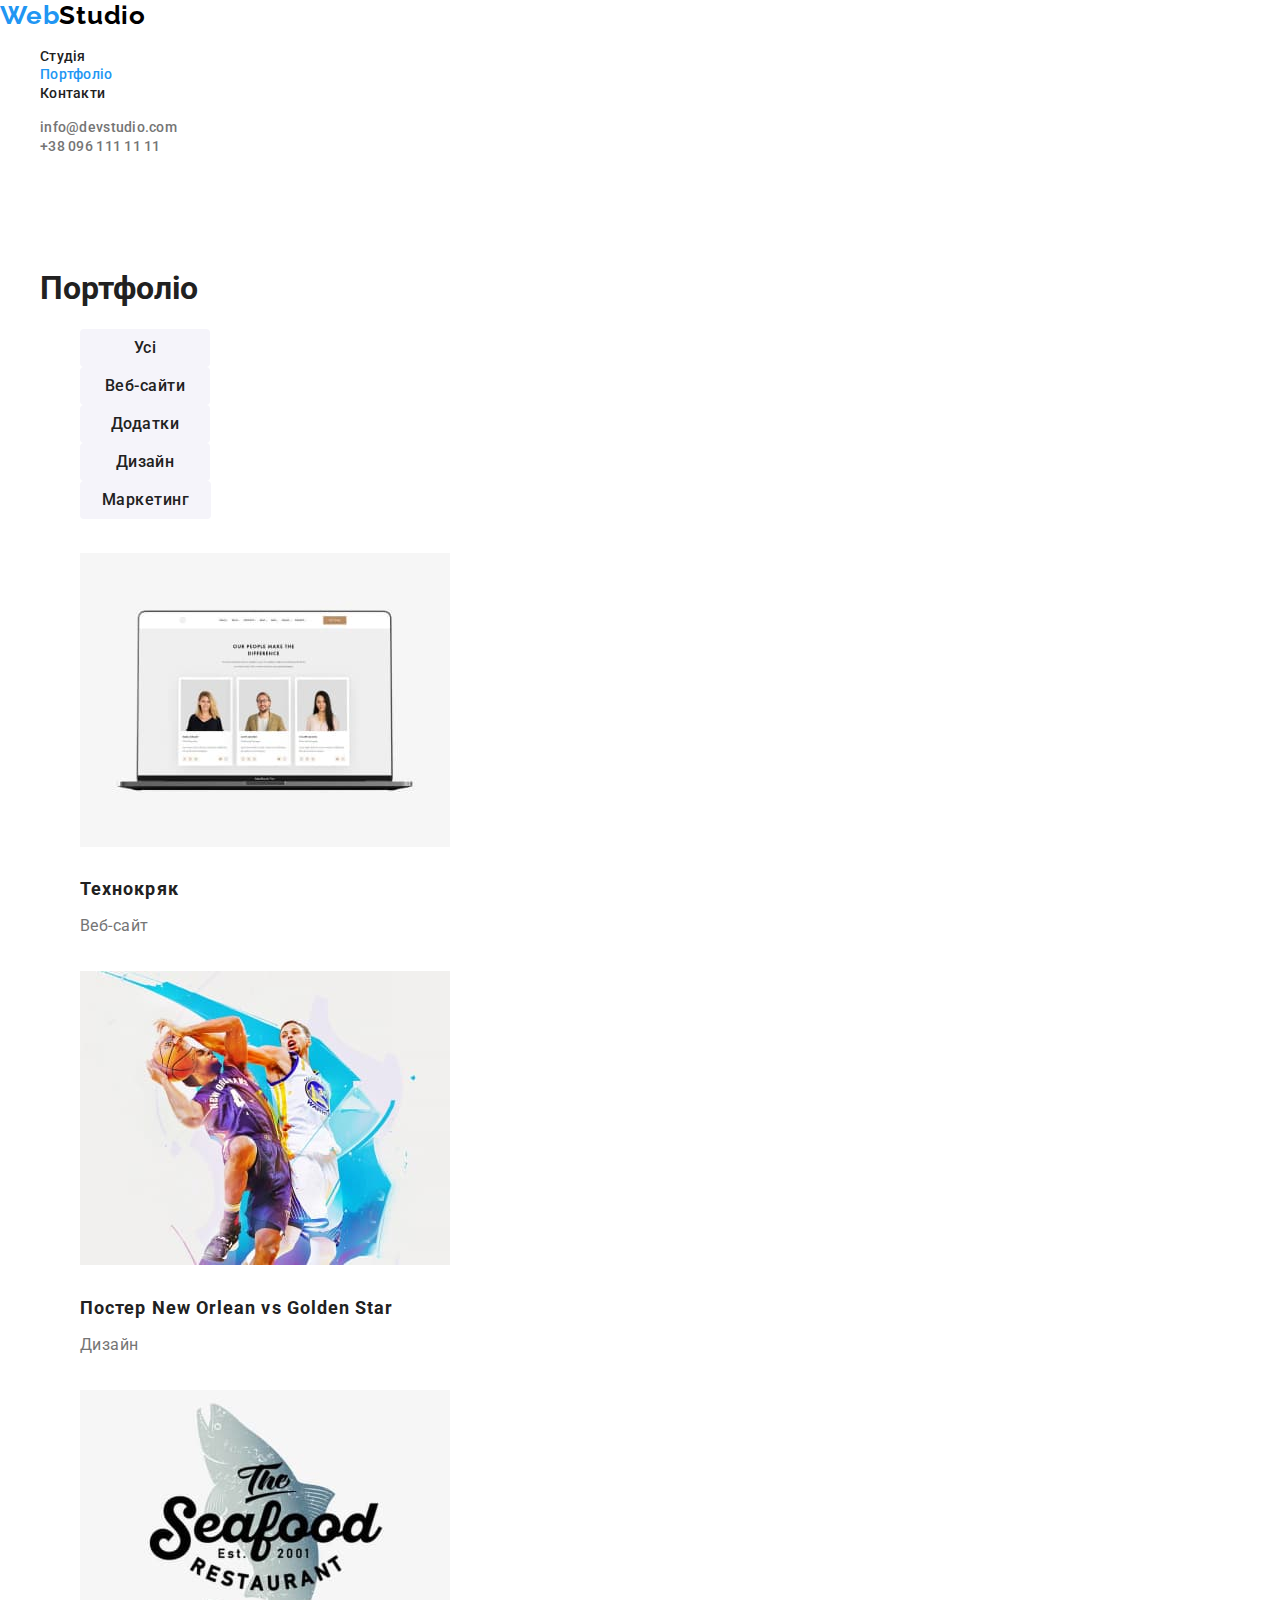
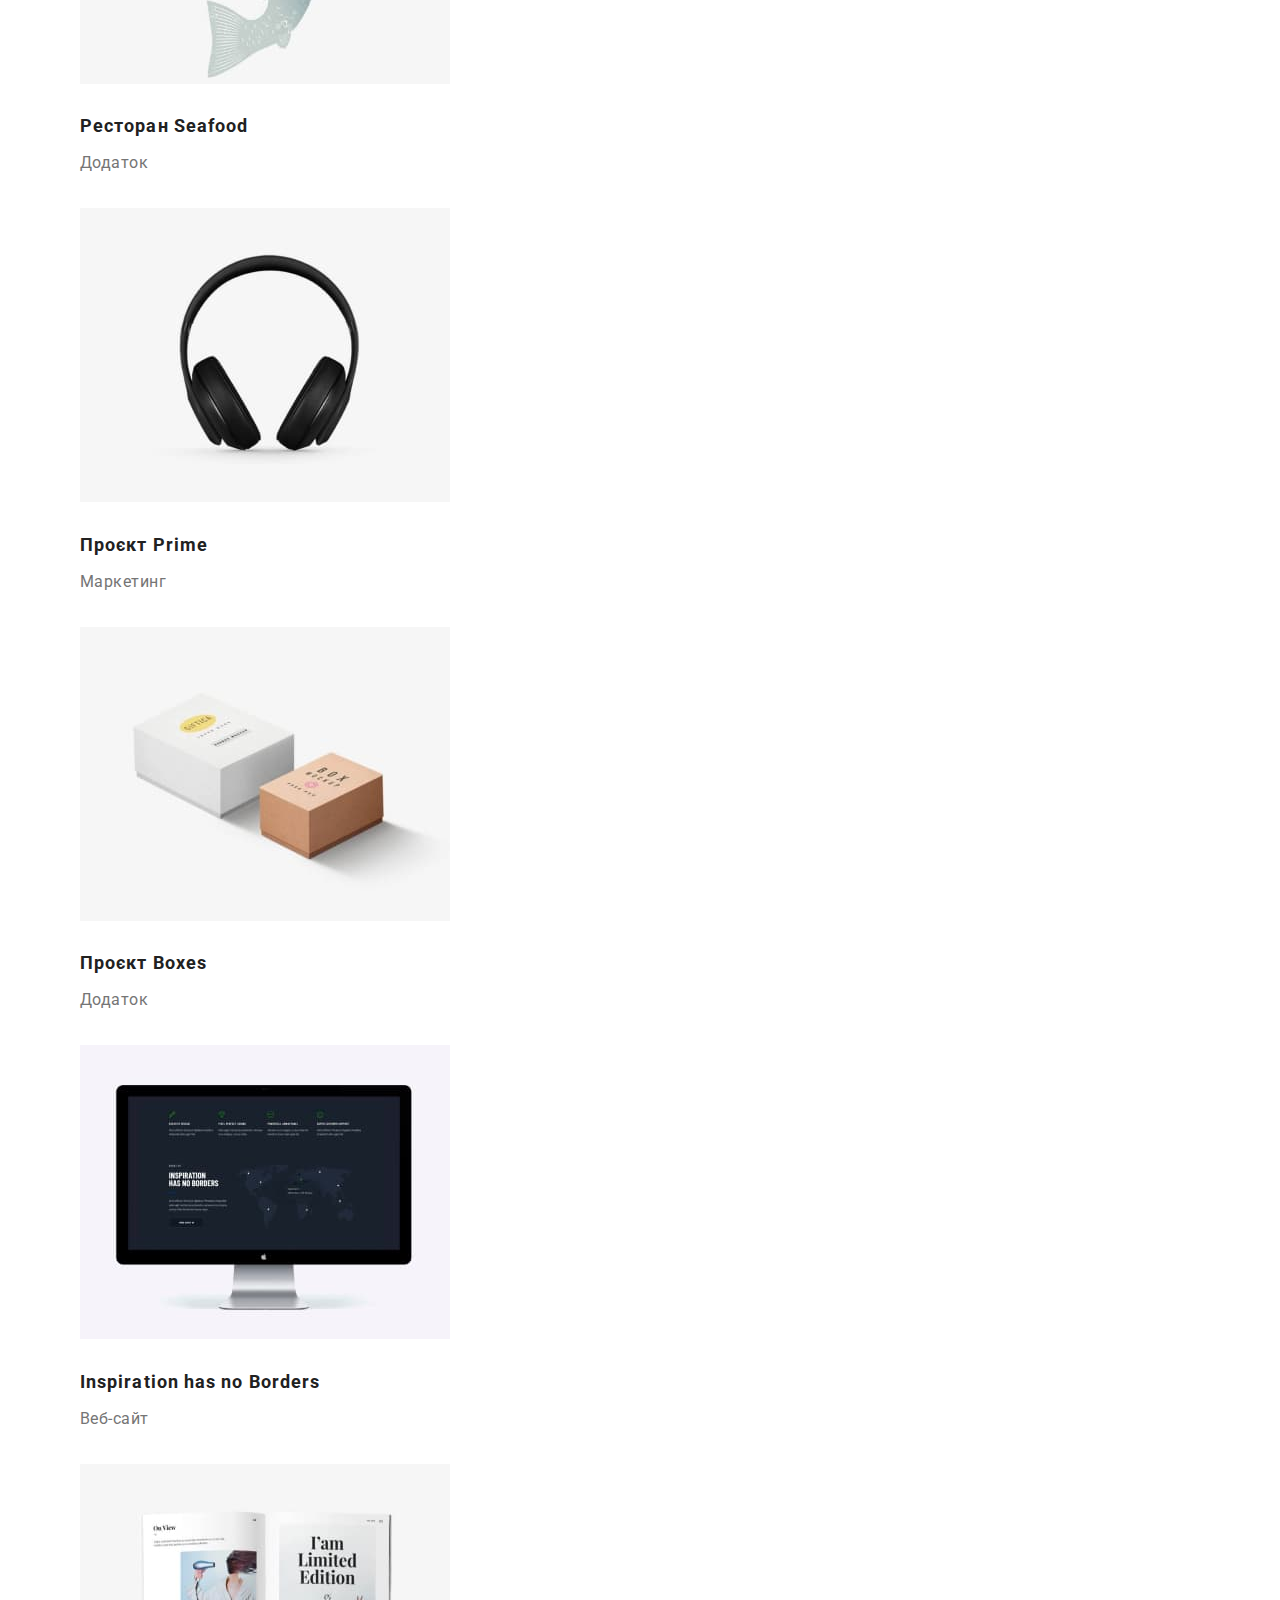
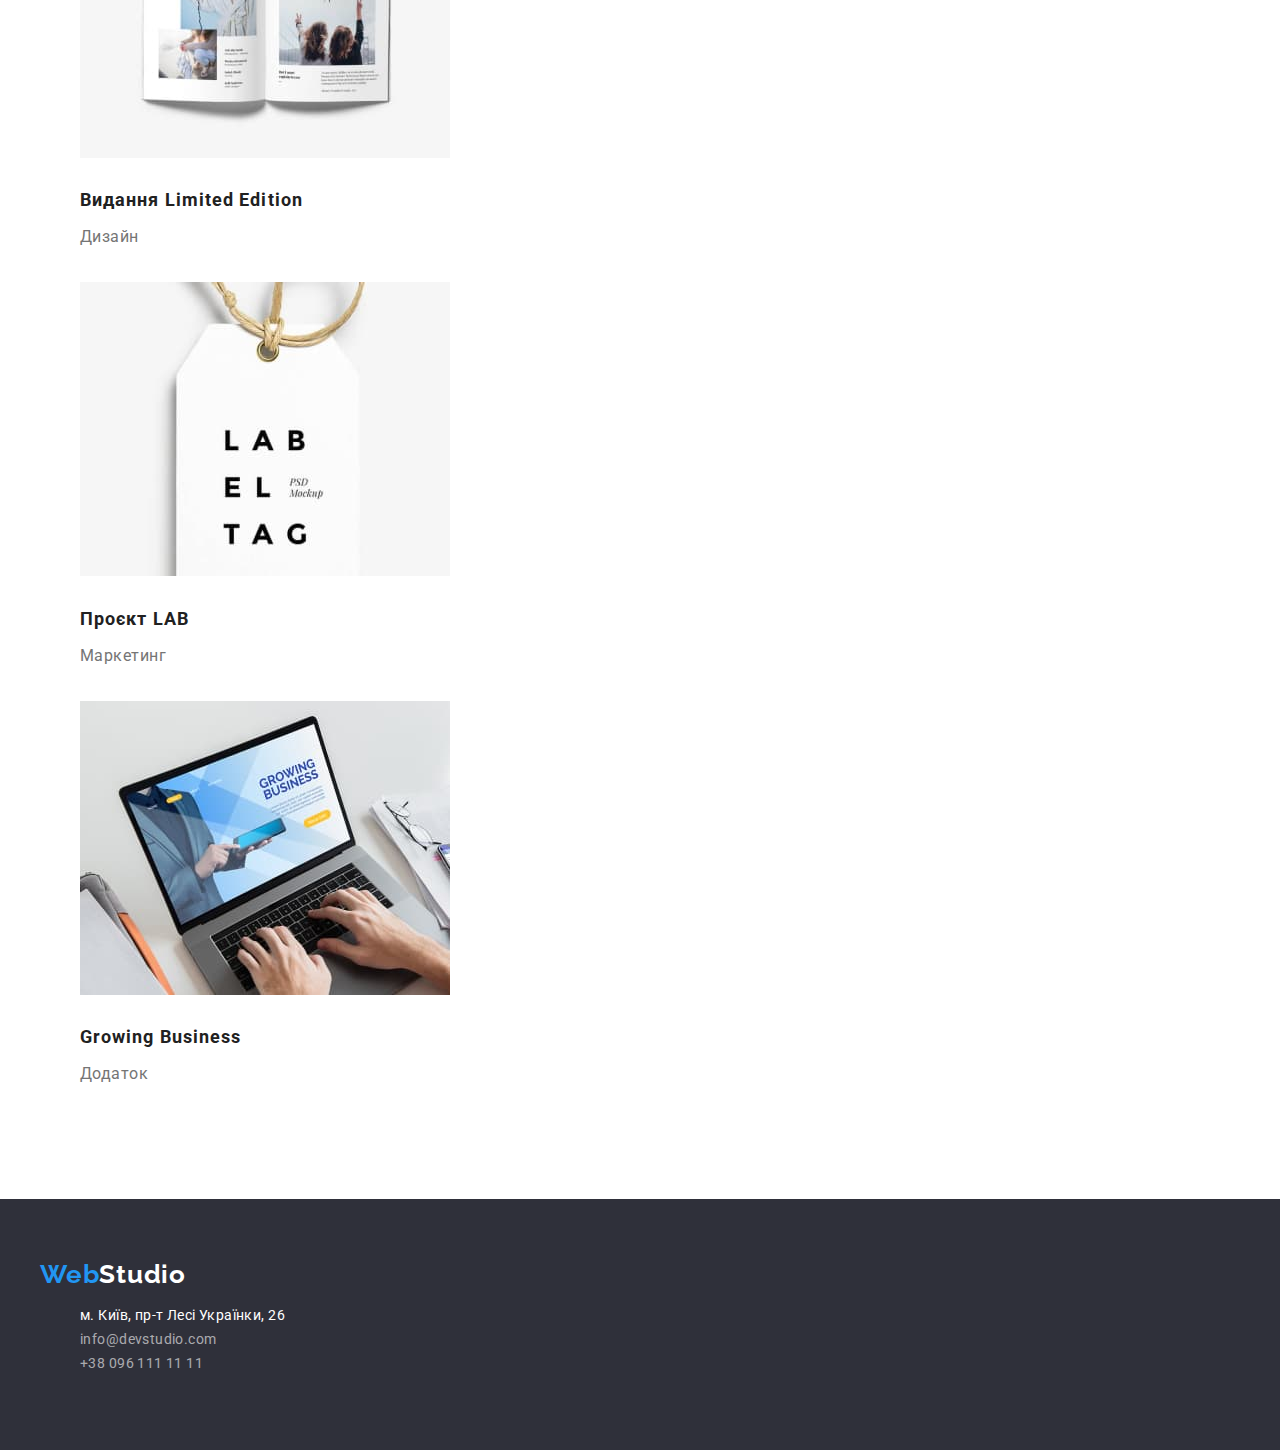
==== portfolio.html @ 51119bae "Summary" ====
<!DOCTYPE html>
<html lang="uk">
  <head>
    <meta charset="UTF-8" />
    <meta http-equiv="X-UA-Compatible" content="IE=edge" />
    <meta name="viewport" content="width=device-width, initial-scale=1.0" />
    <title>Document</title>
    <link rel="preconnect" href="https://fonts.googleapis.com" />
    <link rel="preconnect" href="https://fonts.gstatic.com" crossorigin />
    <link
      href="https://fonts.googleapis.com/css2?family=Raleway:wght@700&family=Roboto:wght@400;500;700;900&display=swap"
      rel="stylesheet"
    />
    <link rel="stylesheet" href="https://cdnjs.cloudflare.com/ajax/libs/modern-normalize/1.1.0/modern-normalize.min.css">
    <link rel="stylesheet" href="./css/styles.css" />
  </head>

  <body>
    <!--Header nav + cont.-->

     <header class="page-header">

      <div class="container-header">
        <nav>
        <a href="./index.html" class="logo"><span>Web</span>Studio</a>

        <ul class="site-nav">
          <li>
            <a href="./index.html" class="link">Студія</a>
          </li>
          <li>
            <a href="./portfolio.html" class="link-current">Портфоліо</a>
          </li>
          <li>
            <a href="" class="link">Контакти</a>
          </li>
        </ul>
      </nav>
      
      <ul class="contact-nav">
        <li>
          <a href="mailto:info@devstudio.com">info@devstudio.com</a>
        </li>
        <li>
          <a href="tell:+380961111111">+38 096 111 11 11</a>
        </li>
      </ul>
      </div>
    </header>

    <main class="main-portfolio">
      <section>

        <div class="container">
           <!--Портфоліо (ЗАГОЛОВОК h1 прибрати в CSS)-->
        <h1 class="title-portfolio">Портфоліо</h1>

        <ul class="list-menu">
          <li><button type="button" class="button-secondary">Усі</button></li>
          <li>
            <button type="button" class="button-secondary">Веб-сайти</button>
          </li>
          <li>
            <button type="button" class="button-secondary">Додатки</button>
          </li>
          <li>
            <button type="button" class="button-secondary">Дизайн</button>
          </li>
          <li>
            <button type="button" class="button-secondary">Маркетинг</button>
          </li>
        </ul>

        <ul class="list-filter">
          <li class="list-filter-choice">
            <a class="link-filter" href="">
              <img class="foto-filter" src="./images/tehno.jpg" width="370" alt="веб-сайт" />
              <h2 class="title">Технокряк</h2>
              <p class="text">Веб-сайт</p></a
            >
          </li>
          <li class="list-filter-choice">
            <a class="link-filter" href=""
              ><img class="foto-filter"src="./images/orlean.jpg" width="370" alt="баскетбол" />
              <h2 class="title">Постер New Orlean vs Golden Star</h2>
              <p class="text">Дизайн</p></a
            >
          </li>
          <li class="list-filter-choice">
            <a class="link-filter" href=""
              ><img class="foto-filter" src="./images/seafood.jpg" width="370" alt="назва ресторану" />
              <h2 class="title">Ресторан Seafood</h2>
              <p class="text">Додаток</p></a
            >
          </li>
          <li class="list-filter-choice">
            <a class="link-filter" href=""
              ><img class="foto-filter" src="./images/prime.jpg" width="370" alt="навушники" />
              <h2 class="title">Проєкт Prime</h2>
              <p class="text">Маркетинг</p></a
            >
          </li>
          <li class="list-filter-choice">
            <a class="link-filter" href=""
              ><img class="foto-filter" src="./images/boxes.jpg" width="370" alt="бокси" />
              <h2 class="title">Проєкт Boxes</h2>
              <p class="text">Додаток</p></a
            >
          </li>
          <li class="list-filter-choice">
            <a class="link-filter" href=""
              ><img class="foto-filter" src="./images/inspiration.jpg" width="370" alt="монітор" />
              <h2 class="title">Inspiration has no Borders</h2>
              <p class="text">Веб-сайт</p></a
            >
          </li>
          <li class="list-filter-choice">
            <a class="link-filter" href=""
              ><img class="foto-filter" src="./images/edition.jpg" width="370" alt="книга" />
              <h2 class="title">Видання Limited Edition</h2>
              <p class="text">Дизайн</p></a
            >
          </li>
          <li class="list-filter-choice">
            <a class="link-filter" href=""
              ><img class="foto-filter" src="./images/lab.jpg" width="370" alt="лейбл" />
              <h2 class="title">Проєкт LAB</h2>
              <p class="text">Маркетинг</p></a
            >
          </li>
          <li>
            <a class="link-filter" href=""
              ><img class="foto-filter" src="./images/growing.jpg" width="370" alt="ноутбук" />
              <h2 class="title">Growing Business</h2>
              <p class="text">Додаток</p></a
            >
          </li>
        </ul>
        </div>
       
      </section>
    </main>

    <!--Підвал-->

     <footer>

      <div class="container-footer">
        <a href="./index.html" class="logo-secondary"><span>Web</span>Studio</a>

      <address>
        <ul>
          <li>
            <a
              class="link-maps"
              href="https://goo.gl/maps/CPtrU1FHBa2aNyZL9"
              target="_blank"
              rel="noopener noreferrer"
              >м. Київ, пр-т Лесі Українки, 26</a
            >
          </li>
          <li>
            <a class="contact-nav-secondary" href="mailto:info@devstudio.com">info@devstudio.com</a>
          </li>
          <li>
            <a class="contact-nav-secondary" href="tell:+380961111111">+38 096 111 11 11</a>
          </li>
        </ul>
      </address>
      </div>
      
    </footer>
  </body>
</html>
---- css/styles.css ----
/* цвет остновного текста #212121 */
/* вторичный цвет текста  #757575 */

/* основной фон background: #FFFFFF; */
/* фон команда background: #F5F4FA; */
/* футер фон background: #2F303A; */

/* синий цвет кнопки и Веб #2196F3 */
/* белый #212121 */
/* текст с прозрачн  color: rgba(255, 255, 255, 0.6); */
/* цвет остновного текста #212121 */

:root {
  /* текс */
  --primary-text-color: #757575;
  --title-text-color: #212121;
  --accent-text-color: #2196f3;
  --logo-black-color: #000000;
  --base-white-color: #ffffff;

  /* фон */
  --primary-bg-color: #ffffff;
  --accent-bg-color: #2f303a;
  --accent-secondary-bg-color: #2196f3;
  --base-white-bg-color: #ffffff;
  --secondary-bg-color: #f5f4fa;
}

html {
  box-sizing: border-box;
}
*,
*::before,
*::after {
  box-sizing: inherit;
}

body {
  color: var(--primary-text-color);
  background-color: var(--primary-bg-color);

  font-family: 'Roboto', sans-serif;
  
}

ul {
  list-style: none;
}

/* Page Header */

.container-header {
  margin-top: 0;
  margin-bottom: 0;
  padding-top: 0;
  padding-bottom: 0;

}
.container {
  margin-left: auto;
  margin-right: auto;
  width: 1200px;
  padding-top: 94px;
  padding-bottom: 94px;
}

/* Header nav+cont. */

.logo {
  color: var(--logo-black-color);

  font-family: 'Raleway', sans-serif;
  font-style: normal;
  font-weight: 700;
  font-size: 26px;
  line-height: 1.19;
  letter-spacing: 0.03em;
  text-decoration: none;
}

.logo span {
  color: var(--accent-text-color);
}

.site-nav a {
  color: var(--title-text-color);

  font-weight: 500;
  font-size: 14px;
  line-height: 1.14;
  letter-spacing: 0.02em;
  text-decoration: none;
}

.contact-nav {
  margin-top: 0;
  margin-bottom: 0;
}
.contact-nav a {
  color: var(--primary-text-color);

  font-weight: 500;
  font-size: 14px;
  line-height: 1.14;
  letter-spacing: 0.02em;
  text-decoration: none;
}

.site-nav .link:hover,
.site-nav .link:focus {
  color: var(--accent-text-color);
}

.site-nav .link-current {
  color: var(--accent-text-color);
}

.contact-nav :hover,
.contact-nav :focus {
  color: var(--accent-text-color);
}

/* Герой банер с заголовком */

.hero {
  background-color: var(--accent-bg-color);
  text-align: center;
  margin-bottom: 0;
}

.hero-title {
  color: var(--base-white-color);

  font-weight: 900;
  font-size: 44px;
  line-height: 1.36;
  text-align: center;
  letter-spacing: 0.06em;
  text-transform: uppercase;

  margin-top: 0;
  margin-bottom: 30px;
}

/* Button */

.button-primary {
    cursor: pointer;

  color: var(--base-white-color);
  background-color: var(--accent-secondary-bg-color);

  font-family: inherit;
  font-weight: 700;
  font-size: 16px;
  line-height: 1.88;
  display: flex;
  align-items: center;
  text-align: center;
  letter-spacing: 0.06em;

  border-radius: 4px;
  padding: 10px 32px;
  margin-left: auto;
  margin-right: auto;
  border: none;


}

.button-secondary {
    cursor: pointer;

  color: var(--title-text-color);
  background: var(--secondary-bg-color);

  font-family: inherit;
  font-weight: 500;
  font-size: 16px;
  line-height: 1.63;
  text-align: center;
  letter-spacing: 0.03em;

  border-radius: 4px;
  padding: 6px 22px;
  min-width: 130px;
  border: none;
  

}

.button-secondary:hover,
.button-secondary:focus {
  color: var(--base-white-color);
  background-color: var(--accent-secondary-bg-color);
}

/* Особливості (ЗАГОЛОВОК h2 прибрати в CSS) */

.features {

}
.block {
  margin-top: 0;
  margin-bottom: 0;
}


.title-portfolio {
  color: var(--title-text-color);
}

.features .title {
  color: var(--title-text-color);

  font-weight: 700;
  font-size: 14px;
  line-height: 1.14;
  letter-spacing: 0.03em;
  text-transform: uppercase;

  margin-top: 0;
  margin-bottom: 10px;
}

.features-text {

  font-size: 14px;
  line-height: 1.71;
  letter-spacing: 0.03em;

  margin-top: 0;
  margin-bottom: 0;
}

/* чим ми займаємось */

.block-list {
  padding-top: 0;
  padding-bottom: 0;
  margin-top: 0;
  margin-bottom: 0;
}

.list-works {
  padding-top: 0;
  padding-bottom: 0;

}

.list-works .title {
  color: var(--title-text-color);

  font-weight: 700;
  font-size: 36px;
  line-height: 1.16;
  text-align: center;
  letter-spacing: 0.03em;

  margin-top: 0;
  margin-bottom: 50px;
  
}

/* наша команда */

.team {
  background-color: var(--secondary-bg-color);
    padding-top: 0;
  padding-bottom: 0;
}

.team .title {
  color: var(--title-text-color);

  font-weight: 700;
  font-size: 36px;
  line-height: 1.16;
  text-align: center;
  letter-spacing: 0.03em;

  margin-top: 0;
  margin-bottom: 50px;
}

.team .title-users {
  color: var(--title-text-color);

  font-weight: 500;
  font-size: 16px;
  line-height: 1.18;
  letter-spacing: 0.03em;

  margin-top: 0;
  margin-bottom: 10px;

}

.team .text {

  font-size: 16px;
  line-height: 1.18;
  letter-spacing: 0.03em;
}
.foto-users {
  margin-top: 0;
  margin-bottom: 30px;
}

.team-user1 {
  background-color: var(--base-white-bg-color);
}

.team-user2 {
  background-color: var(--base-white-bg-color);
}

.team-user3 {
  background-color: var(--base-white-bg-color);
}

.team-user4 {
  background-color: var(--base-white-bg-color);
}

/* Подвал  */

footer {
  background-color: var(--accent-bg-color);
}

.container-footer {
  margin-left: auto;
  margin-right: auto;
  width: 1200px;
  padding-top: 60px;
  padding-bottom: 60px;
}

.logo-secondary {
  color: var(--base-white-color);

  font-family: 'Raleway', sans-serif;
  font-style: normal;
  font-weight: 700;
  font-size: 26px;
  line-height: 1.19;
  letter-spacing: 0.03em;
  text-decoration: none;
}


.logo-secondary span {
  color: var(--accent-text-color);
}

address {
  font-style: normal;
  font-weight: 400;
  font-size: 14px;
  line-height: 1.71;
  letter-spacing: 0.03em;
}

.link-maps {
  color: var(--base-white-color);
  text-decoration: none;
}

.contact-nav-secondary {
  color: rgba(255, 255, 255, 0.6);
  text-decoration: none;
}

.contact-nav-secondary:hover,
.contact-nav-secondary:focus {
  color: var(--accent-text-color);
}

.link-maps:hover,
.link-maps:focus {
  color: var(--accent-text-color);
}

/* Портфолио */

.main-portfolio {
  background-color: var(--primary-bg-color);
}
.page-header-portfolio{
  margin-top: 0;
  margin-bottom: 0;
  padding top: 0;
  padding bottom: 0;
}

.list-menu {
  margin-top: 0;
  margin-bottom: 34px;
}

.list-filter {
}
.link-filter,
.title,
.text {
  margin-top: 0;
  margin-bottom: 0;
}

.list-filter-choice {
  margin-bottom: 30px;
}
.foto-filter {
  margin-bottom: 20px;
}


.list-filter .title {
  color: var(--title-text-color);

  font-weight: 700;
  font-size: 18px;
  line-height: 2;
  letter-spacing: 0.06em;

  margin-bottom: 4px;
}

.list-filter .text {
  color: var(--primary-text-color);

  font-size: 16px;
  line-height: 1.88;
  letter-spacing: 0.03em;
}

.link-filter {
    text-decoration: none;
}
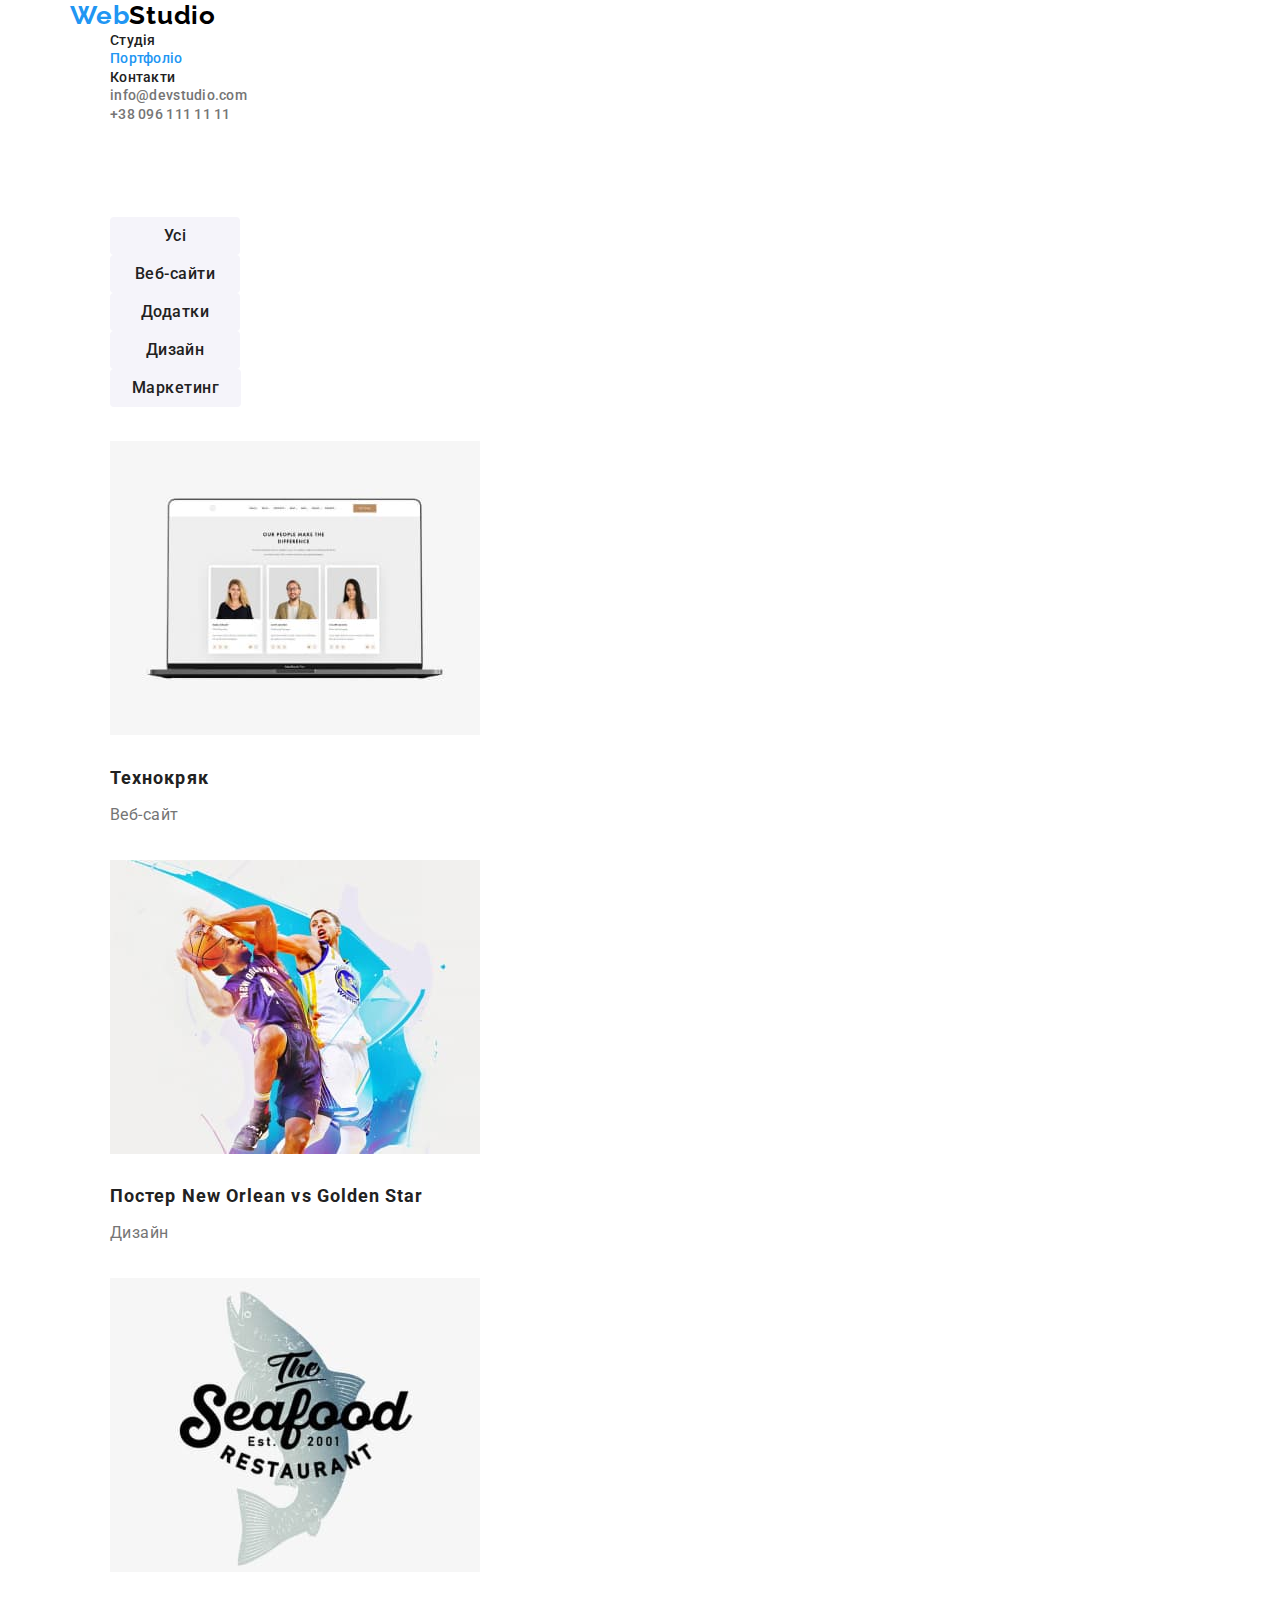
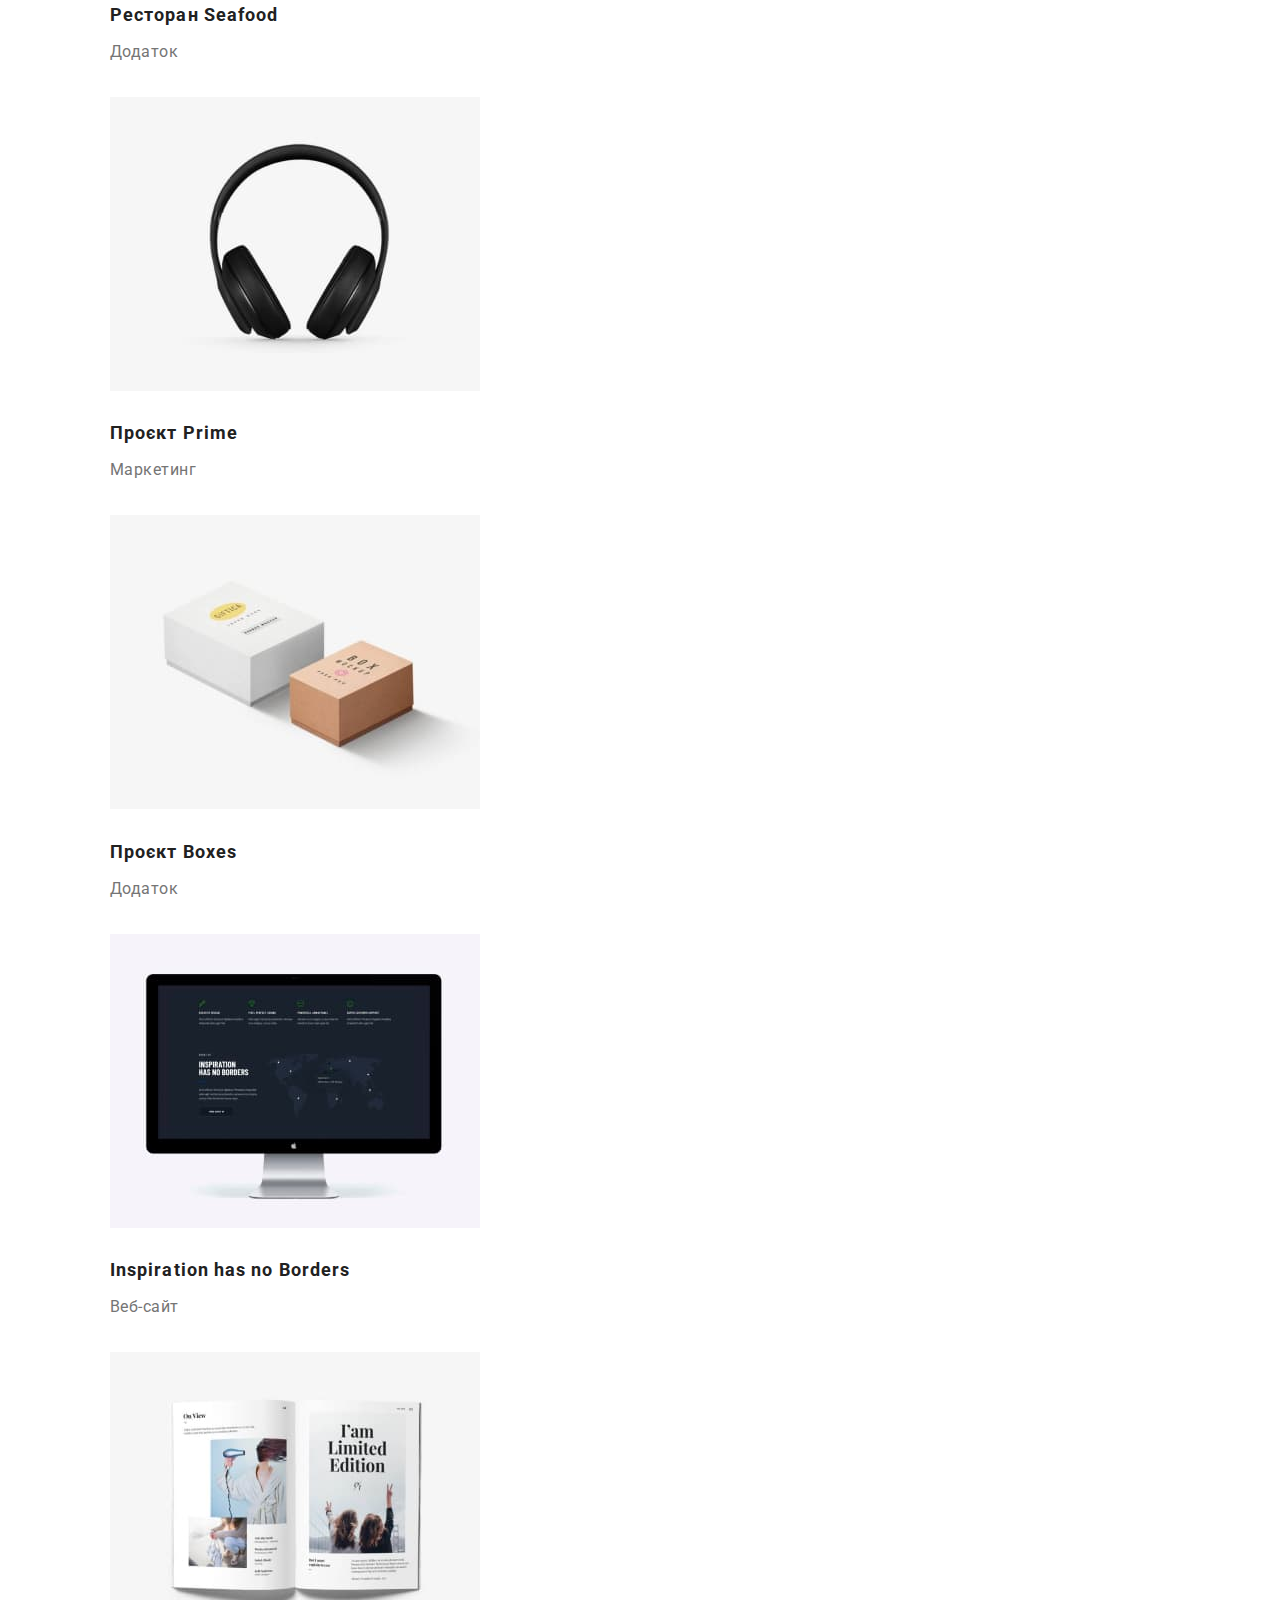
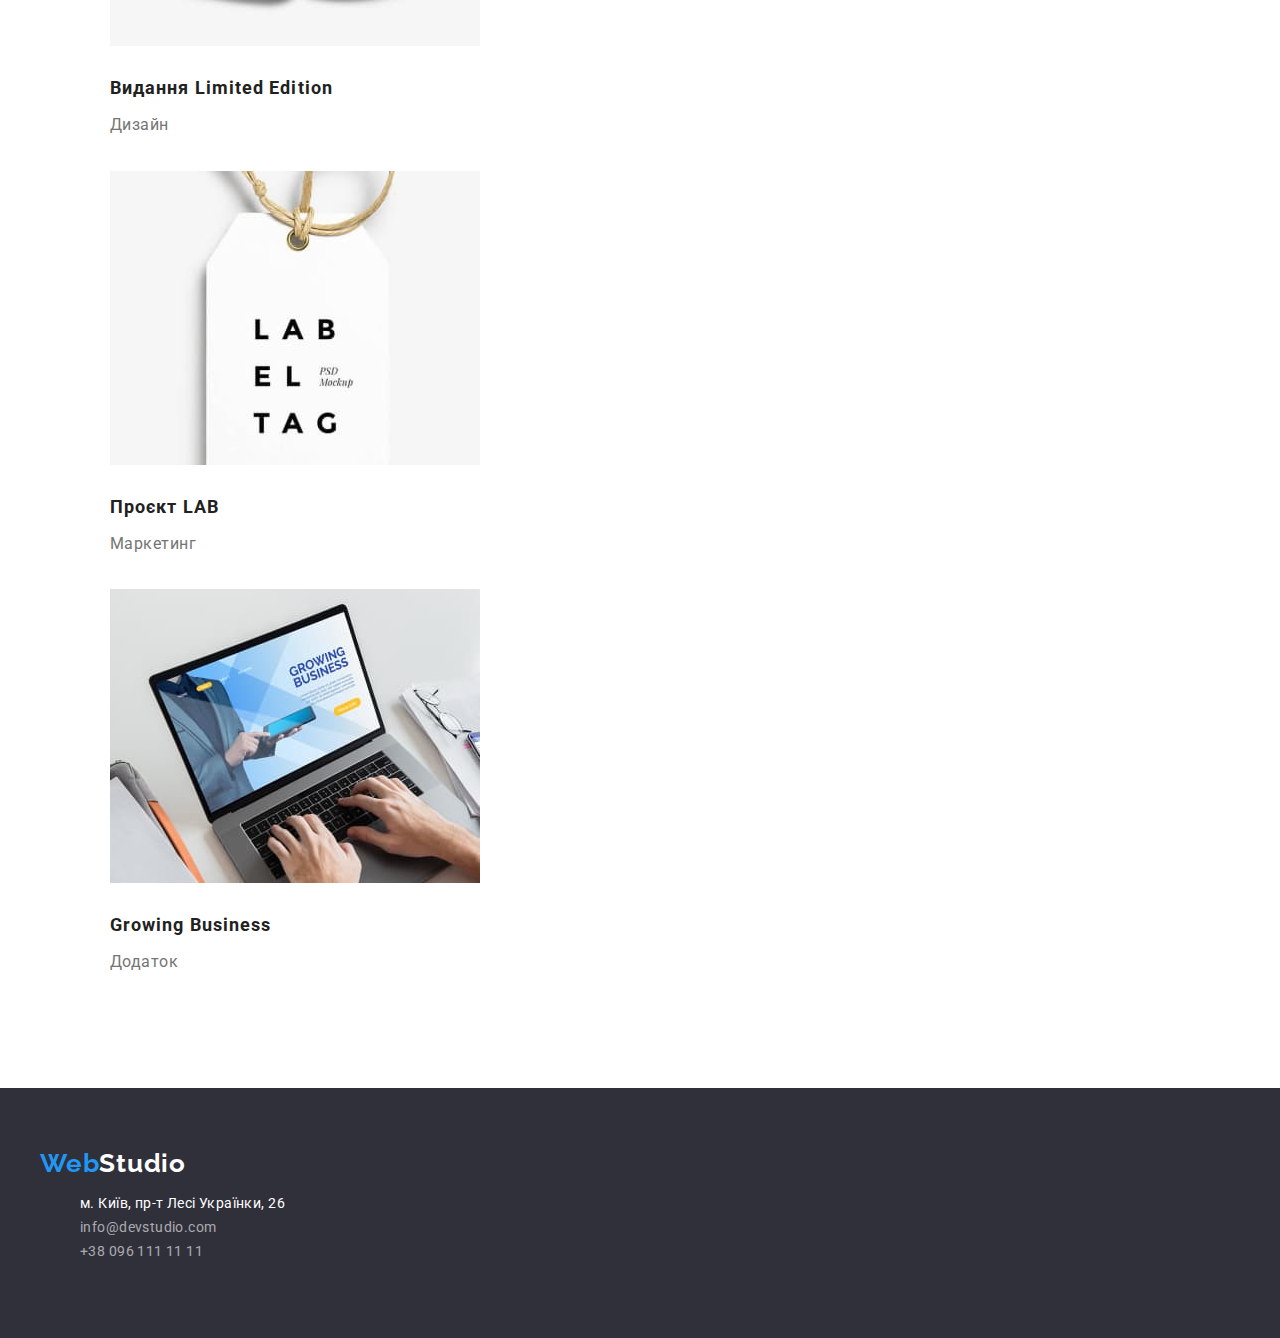
==== commit fc680999: "Summary" ====
--- a/portfolio.html
+++ b/portfolio.html
@@ -53,7 +53,7 @@
 
         <div class="container">
            <!--Портфоліо (ЗАГОЛОВОК h1 прибрати в CSS)-->
-        <h1 class="title-portfolio">Портфоліо</h1>
+        <h1 class="visually-hidden">Портфоліо</h1>
 
         <ul class="list-menu">
           <li><button type="button" class="button-secondary">Усі</button></li>
--- a/css/styles.css
+++ b/css/styles.css
@@ -24,6 +24,7 @@
   --accent-secondary-bg-color: #2196f3;
   --base-white-bg-color: #ffffff;
   --secondary-bg-color: #f5f4fa;
+  --button-bg-active: #188CE8;
 }
 
 html {
@@ -47,21 +48,41 @@
   list-style: none;
 }
 
+.visually-hidden {
+  position: absolute;
+    white-space: nowrap;
+    width: 1px;
+    height: 1px;
+    overflow: hidden;
+    border: 0;
+    padding: 0;
+    clip: rect(0 0 0 0);
+    clip-path: inset(50%);
+    margin: -1px;
+}
+
 /* Page Header */
 
 .container-header {
+  margin-left: auto;
+  margin-right: auto;
+  width: 1170px;
   margin-top: 0;
   margin-bottom: 0;
   padding-top: 0;
   padding-bottom: 0;
+  padding-right: 15px;
+  padding-left: 15px;
 
 }
 .container {
   margin-left: auto;
   margin-right: auto;
-  width: 1200px;
+  width: 1170px;
   padding-top: 94px;
   padding-bottom: 94px;
+  padding-right: 15px;
+  padding-left: 15px;
 }
 
 /* Header nav+cont. */
@@ -80,6 +101,16 @@
 
 .logo span {
   color: var(--accent-text-color);
+}
+
+.site-nav {
+  margin-top: 0;
+  margin-bottom: 0;
+}
+
+.contact-nav {
+  margin-top: 0;
+  margin-bottom: 0;
 }
 
 .site-nav a {
@@ -90,12 +121,9 @@
   line-height: 1.14;
   letter-spacing: 0.02em;
   text-decoration: none;
-}
-
-.contact-nav {
-  margin-top: 0;
-  margin-bottom: 0;
-}
+
+}
+
 .contact-nav a {
   color: var(--primary-text-color);
 
@@ -104,6 +132,7 @@
   line-height: 1.14;
   letter-spacing: 0.02em;
   text-decoration: none;
+
 }
 
 .site-nav .link:hover,
@@ -187,6 +216,11 @@
   border: none;
   
 
+}
+
+.button-primary:hover,
+.button-primary:focus {
+  background-color: var(--button-bg-active);
 }
 
 .button-secondary:hover,
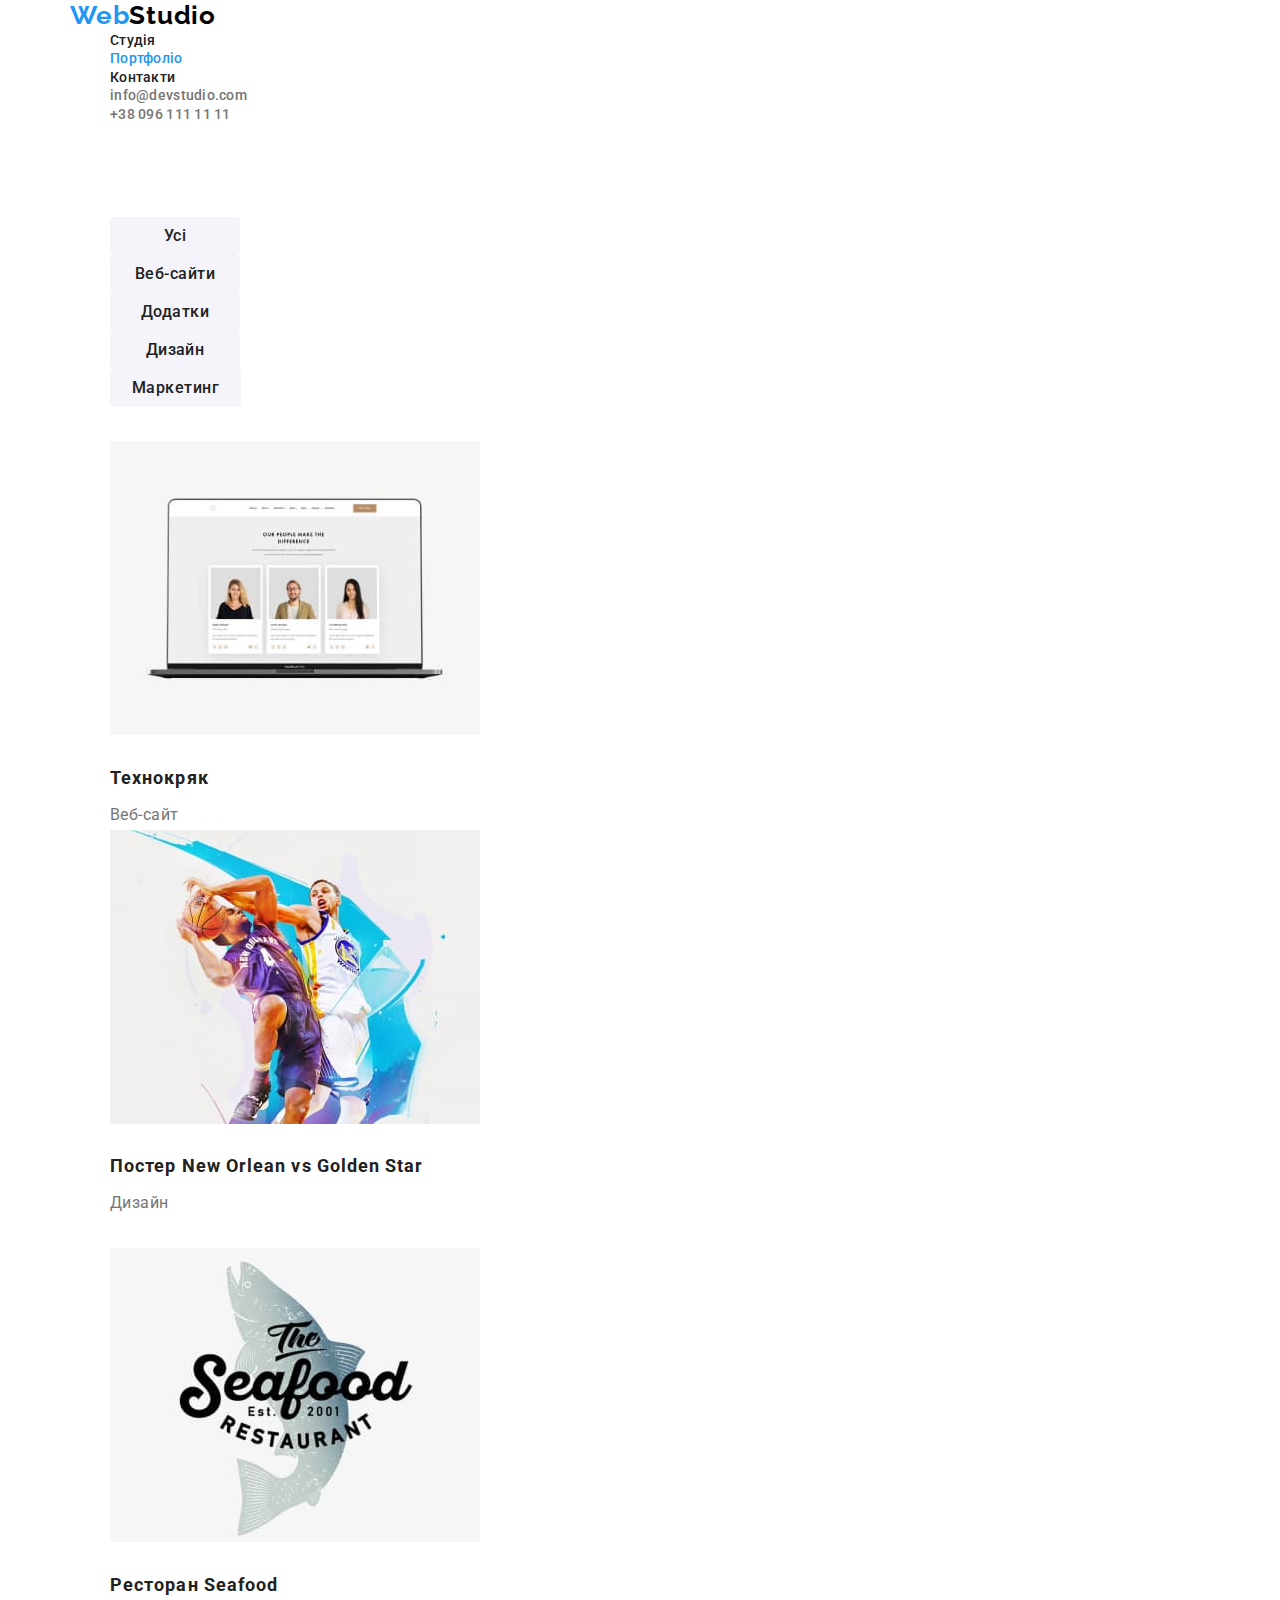
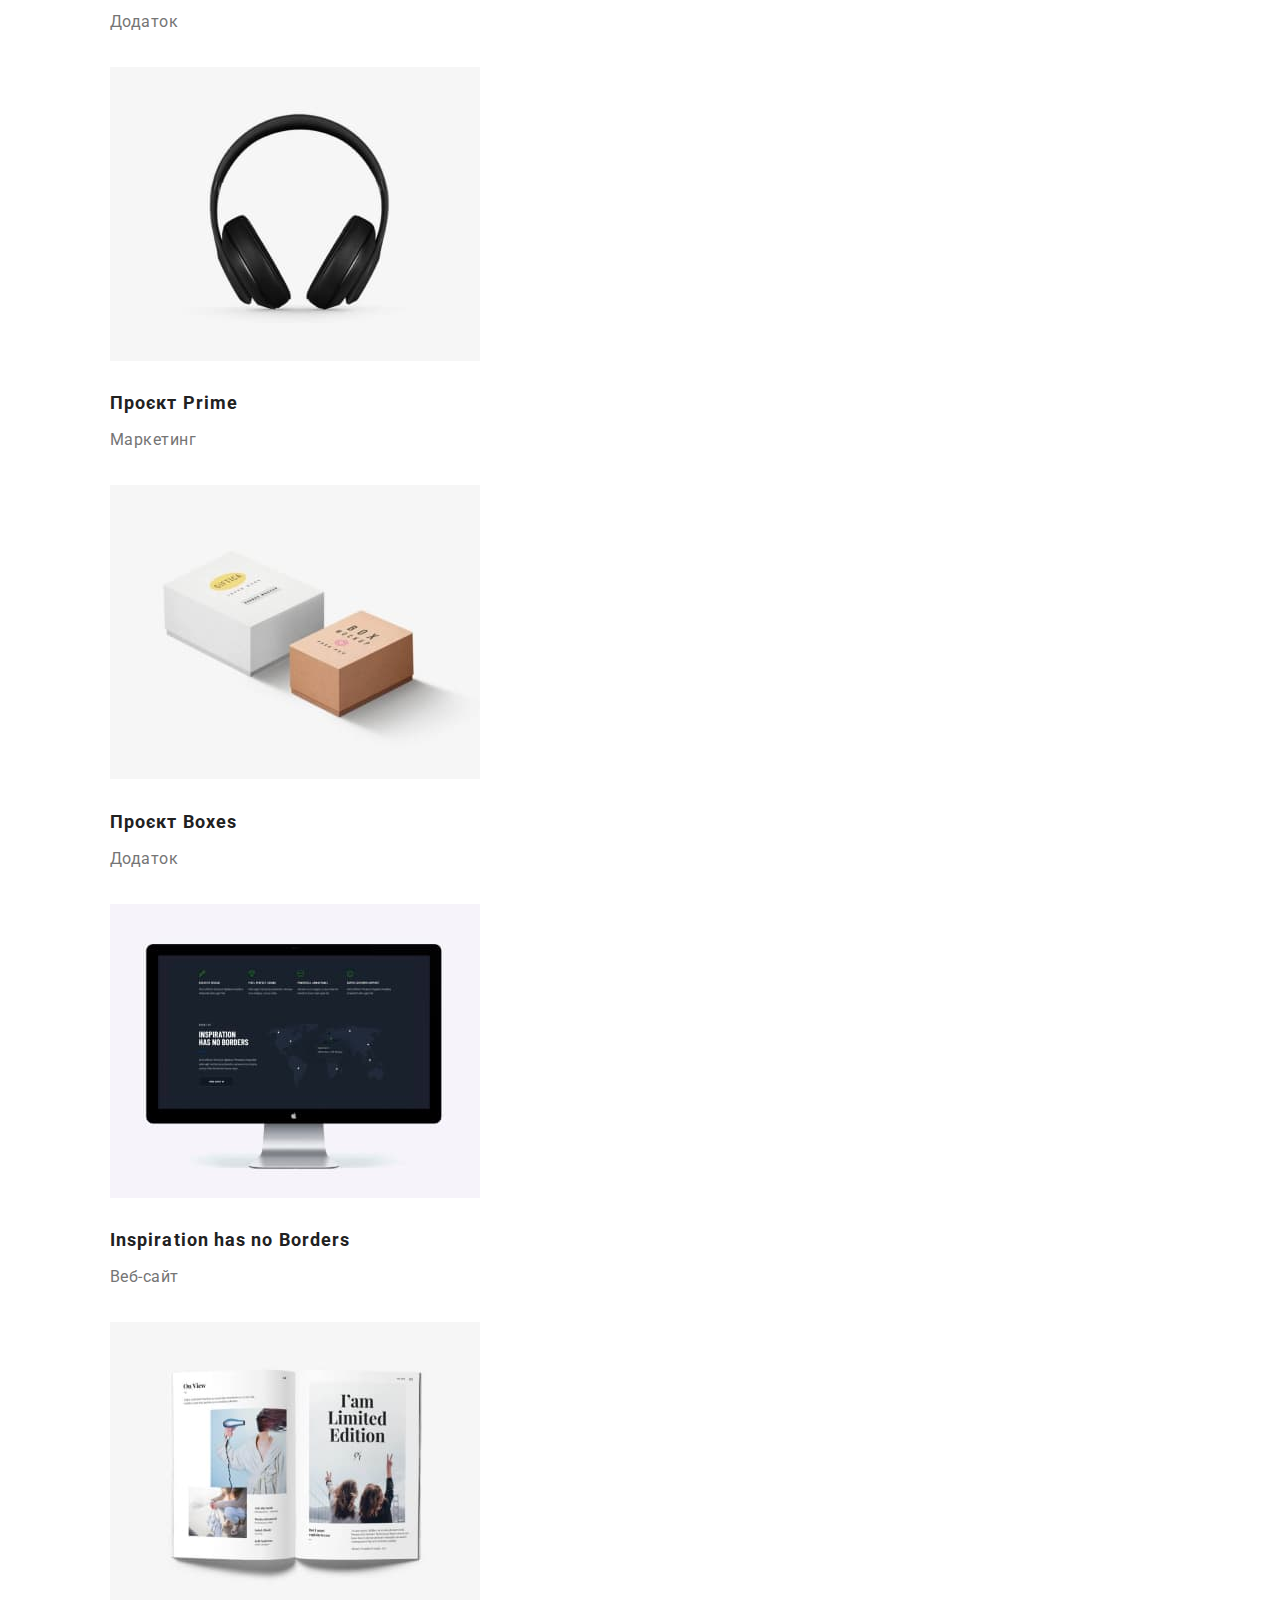
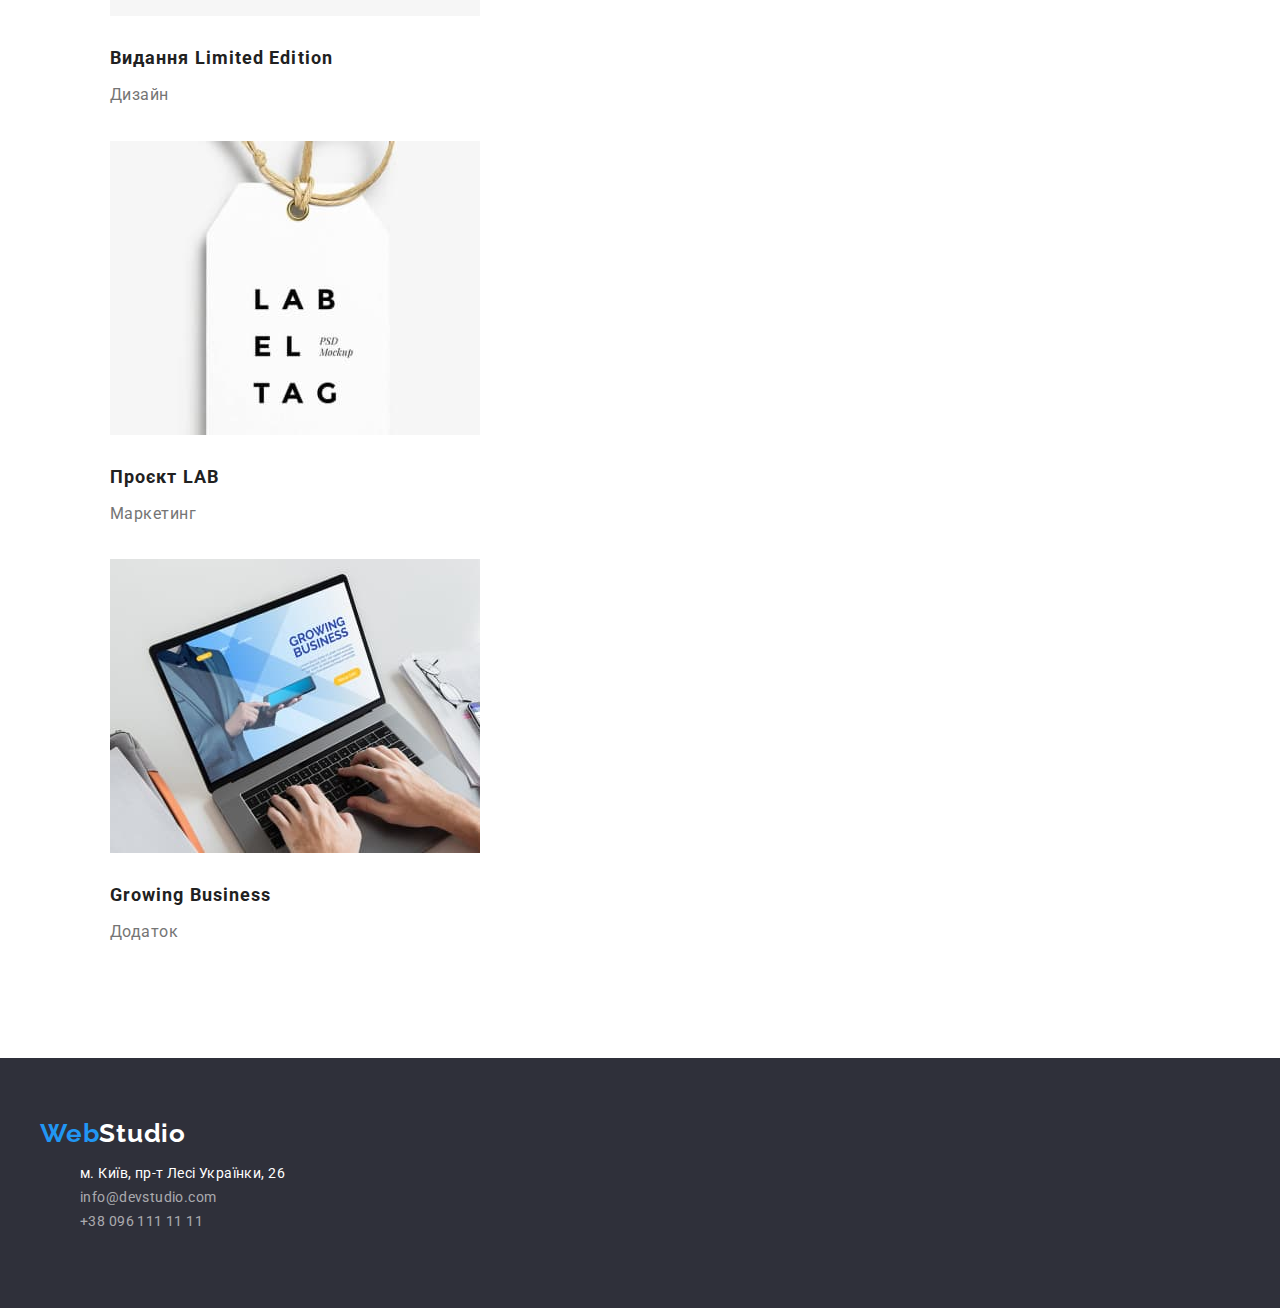
==== commit 49aab883: "Исправил classes" ====
--- a/portfolio.html
+++ b/portfolio.html
@@ -48,14 +48,15 @@
       </div>
     </header>
 
-    <main class="main-portfolio">
+    <!-- Main -->
+    <main>
       <section>
 
         <div class="container">
            <!--Портфоліо (ЗАГОЛОВОК h1 прибрати в CSS)-->
         <h1 class="visually-hidden">Портфоліо</h1>
 
-        <ul class="list-menu">
+        <ul class="list-button">
           <li><button type="button" class="button-secondary">Усі</button></li>
           <li>
             <button type="button" class="button-secondary">Веб-сайти</button>
@@ -72,56 +73,56 @@
         </ul>
 
         <ul class="list-filter">
-          <li class="list-filter-choice">
+          <li class="listchoice">
             <a class="link-filter" href="">
               <img class="foto-filter" src="./images/tehno.jpg" width="370" alt="веб-сайт" />
               <h2 class="title">Технокряк</h2>
               <p class="text">Веб-сайт</p></a
             >
           </li>
-          <li class="list-filter-choice">
+          <li class="list-choice">
             <a class="link-filter" href=""
               ><img class="foto-filter"src="./images/orlean.jpg" width="370" alt="баскетбол" />
               <h2 class="title">Постер New Orlean vs Golden Star</h2>
               <p class="text">Дизайн</p></a
             >
           </li>
-          <li class="list-filter-choice">
+          <li class="list-choice">
             <a class="link-filter" href=""
               ><img class="foto-filter" src="./images/seafood.jpg" width="370" alt="назва ресторану" />
               <h2 class="title">Ресторан Seafood</h2>
               <p class="text">Додаток</p></a
             >
           </li>
-          <li class="list-filter-choice">
+          <li class="list-choice">
             <a class="link-filter" href=""
               ><img class="foto-filter" src="./images/prime.jpg" width="370" alt="навушники" />
               <h2 class="title">Проєкт Prime</h2>
               <p class="text">Маркетинг</p></a
             >
           </li>
-          <li class="list-filter-choice">
+          <li class="list-choice">
             <a class="link-filter" href=""
               ><img class="foto-filter" src="./images/boxes.jpg" width="370" alt="бокси" />
               <h2 class="title">Проєкт Boxes</h2>
               <p class="text">Додаток</p></a
             >
           </li>
-          <li class="list-filter-choice">
+          <li class="list-choice">
             <a class="link-filter" href=""
               ><img class="foto-filter" src="./images/inspiration.jpg" width="370" alt="монітор" />
               <h2 class="title">Inspiration has no Borders</h2>
               <p class="text">Веб-сайт</p></a
             >
           </li>
-          <li class="list-filter-choice">
+          <li class="list-choice">
             <a class="link-filter" href=""
               ><img class="foto-filter" src="./images/edition.jpg" width="370" alt="книга" />
               <h2 class="title">Видання Limited Edition</h2>
               <p class="text">Дизайн</p></a
             >
           </li>
-          <li class="list-filter-choice">
+          <li class="list-choice">
             <a class="link-filter" href=""
               ><img class="foto-filter" src="./images/lab.jpg" width="370" alt="лейбл" />
               <h2 class="title">Проєкт LAB</h2>
--- a/css/styles.css
+++ b/css/styles.css
@@ -418,9 +418,7 @@
 
 /* Портфолио */
 
-.main-portfolio {
-  background-color: var(--primary-bg-color);
-}
+
 .page-header-portfolio{
   margin-top: 0;
   margin-bottom: 0;
@@ -428,7 +426,7 @@
   padding bottom: 0;
 }
 
-.list-menu {
+.list-button {
   margin-top: 0;
   margin-bottom: 34px;
 }
@@ -442,7 +440,7 @@
   margin-bottom: 0;
 }
 
-.list-filter-choice {
+.list-choice {
   margin-bottom: 30px;
 }
 .foto-filter {
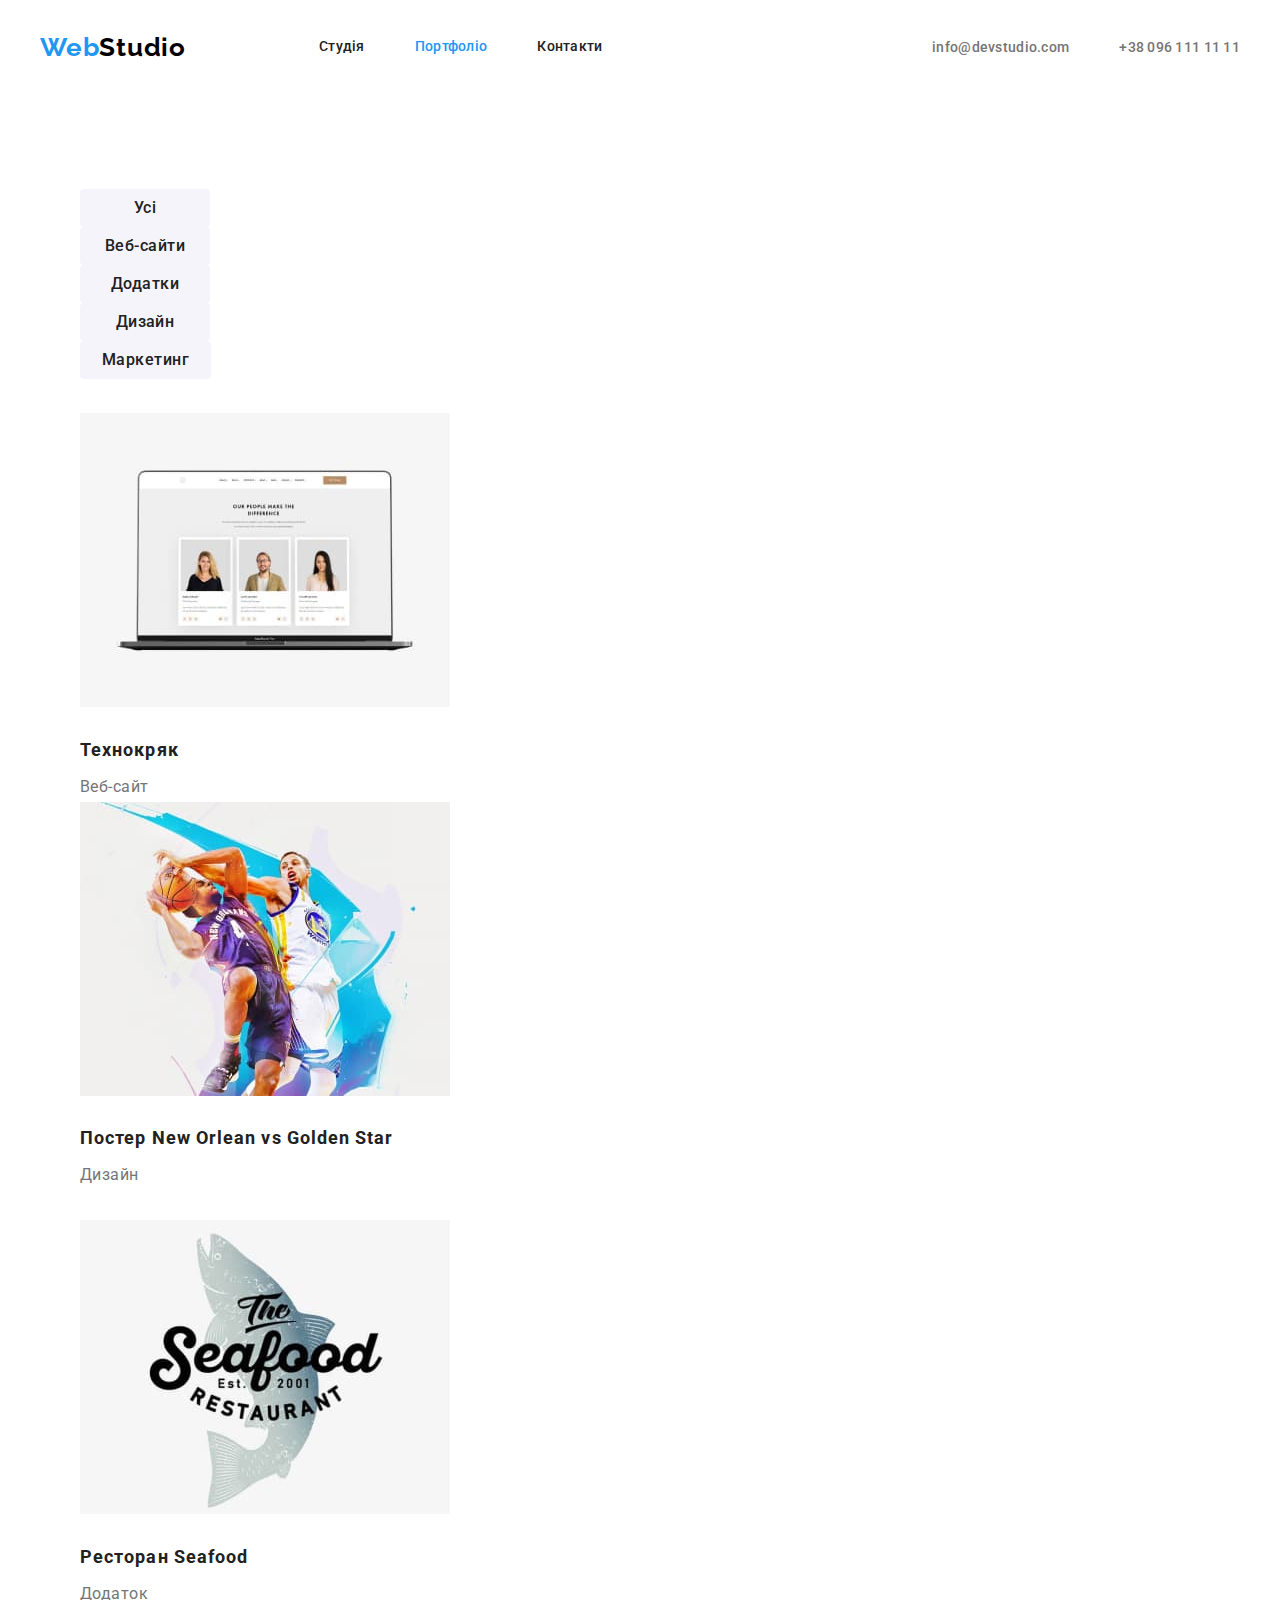
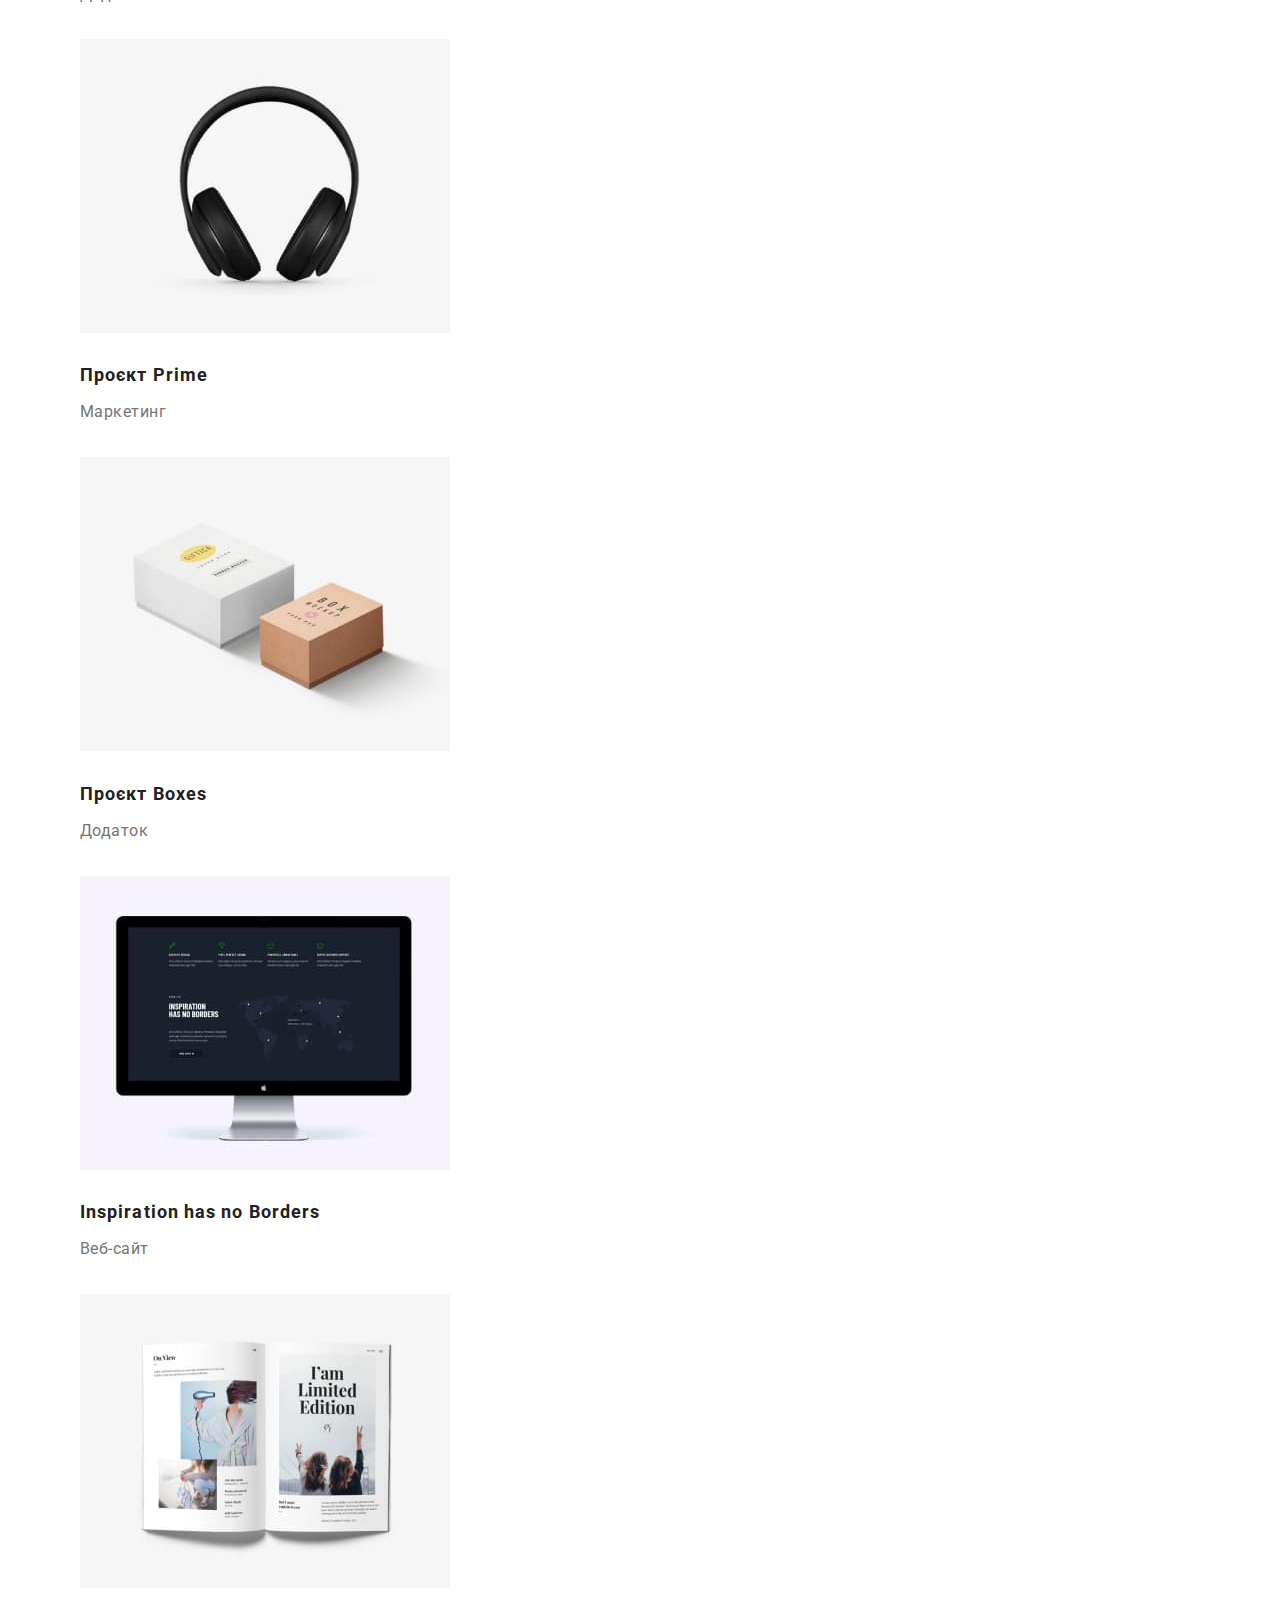
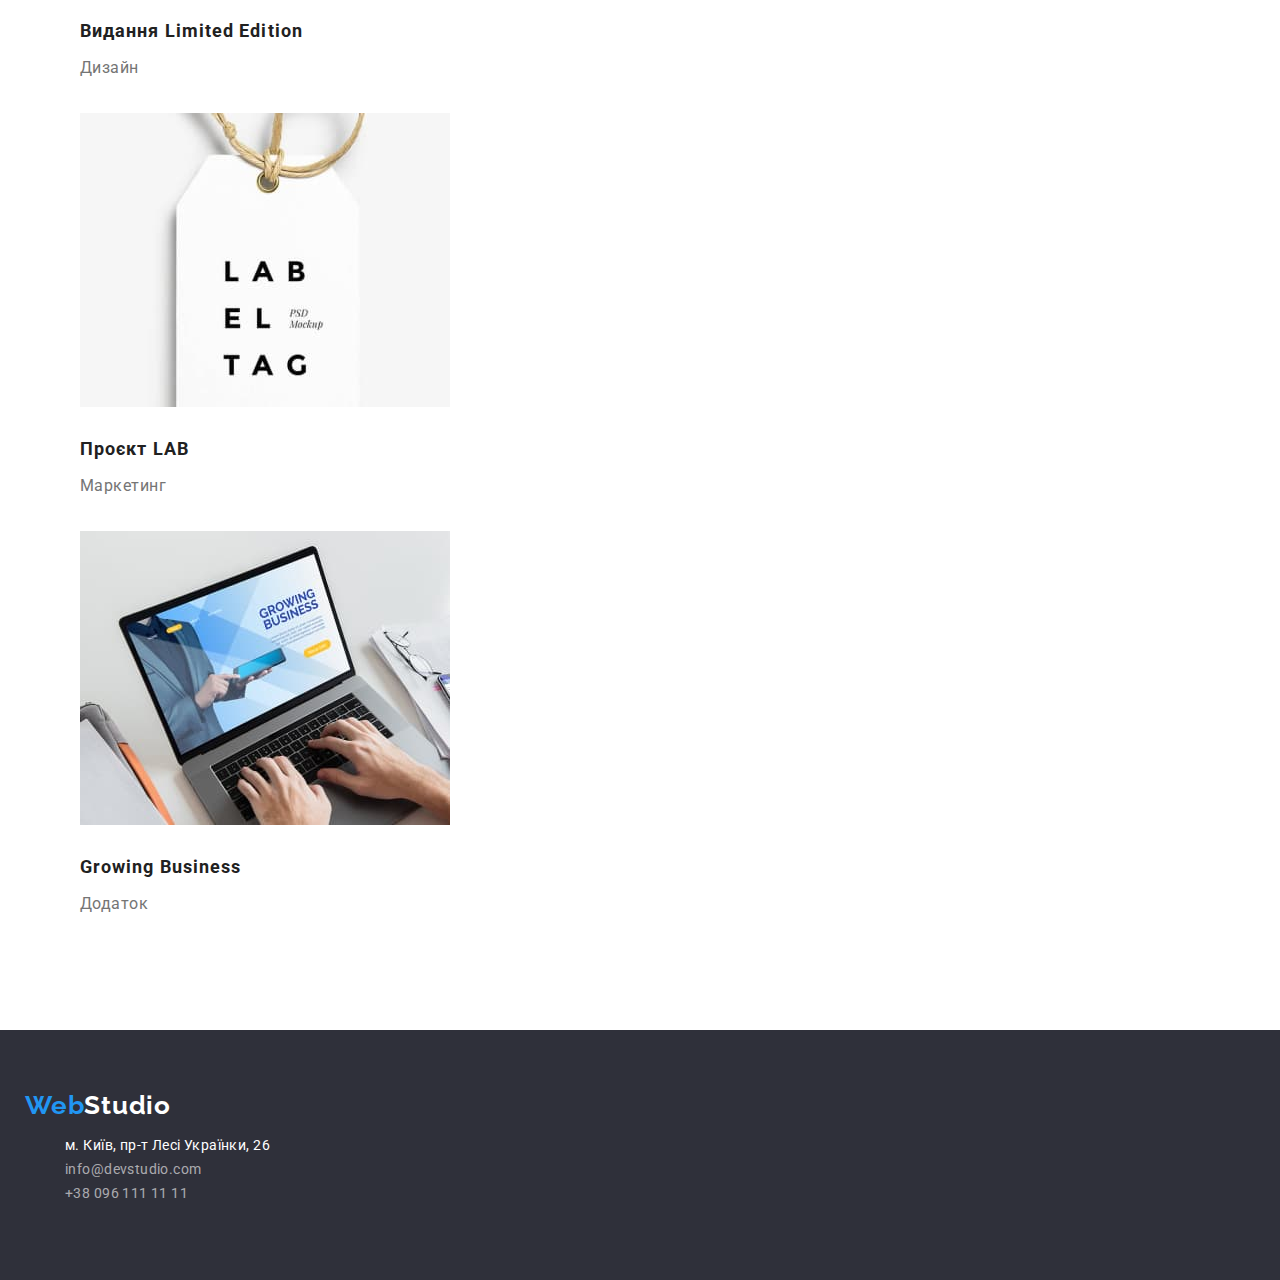
==== commit 270ddf1e: "Display box" ====
--- a/portfolio.html
+++ b/portfolio.html
@@ -20,28 +20,29 @@
 
      <header class="page-header">
 
-      <div class="container-header">
+      <div class="container-header main-header">
+
+         <a href="./index.html" class="logo"><span>Web</span>Studio</a>
         <nav>
-        <a href="./index.html" class="logo"><span>Web</span>Studio</a>
+        <ul class="site-nav">
 
-        <ul class="site-nav">
-          <li>
+          <li class="item">
             <a href="./index.html" class="link">Студія</a>
           </li>
-          <li>
+          <li class="item">
             <a href="./portfolio.html" class="link-current">Портфоліо</a>
           </li>
-          <li>
+          <li class="item">
             <a href="" class="link">Контакти</a>
           </li>
         </ul>
       </nav>
       
       <ul class="contact-nav">
-        <li>
+        <li class="item">
           <a href="mailto:info@devstudio.com">info@devstudio.com</a>
         </li>
-        <li>
+        <li class="item">
           <a href="tell:+380961111111">+38 096 111 11 11</a>
         </li>
       </ul>
--- a/css/styles.css
+++ b/css/styles.css
@@ -47,6 +47,8 @@
 ul {
   list-style: none;
 }
+
+/* Убираем заголовки на странице */
 
 .visually-hidden {
   position: absolute;
@@ -63,22 +65,30 @@
 
 /* Page Header */
 
+.main-header {
+  display: flex;
+  align-items: center;
+  align-content: center;
+  
+}
+
 .container-header {
+
   margin-left: auto;
   margin-right: auto;
-  width: 1170px;
+  width: 1230px;
   margin-top: 0;
   margin-bottom: 0;
   padding-top: 0;
   padding-bottom: 0;
   padding-right: 15px;
   padding-left: 15px;
-
-}
+}
+
 .container {
   margin-left: auto;
   margin-right: auto;
-  width: 1170px;
+  width: 1230px;
   padding-top: 94px;
   padding-bottom: 94px;
   padding-right: 15px;
@@ -88,6 +98,10 @@
 /* Header nav+cont. */
 
 .logo {
+     display: block;
+  padding-top: 32px;
+  padding-bottom: 32px;
+
   color: var(--logo-black-color);
 
   font-family: 'Raleway', sans-serif;
@@ -104,13 +118,37 @@
 }
 
 .site-nav {
-  margin-top: 0;
-  margin-bottom: 0;
+  display: flex;
+  margin-left: 93px;
+
+  margin-top: 0;
+  margin-bottom: 0;
+  
+}
+
+
+.site-nav .item + .item {
+  margin-left: 50px;
+}
+
+.site-nav .link, 
+.link-current {
+  display: block;
+  padding-top: 32px;
+  padding-bottom: 32px;
 }
 
 .contact-nav {
-  margin-top: 0;
-  margin-bottom: 0;
+   display: flex;
+   margin-left: auto;
+
+  margin-top: 0;
+  margin-bottom: 0;
+  
+}
+
+.contact-nav .item + .item {
+  margin-left: 50px;
 }
 
 .site-nav a {
@@ -231,9 +269,24 @@
 
 /* Особливості (ЗАГОЛОВОК h2 прибрати в CSS) */
 
+/* .block-list */
+
+
 .features {
-
-}
+  width: 1600px;
+}
+.features-list {
+  display: flex;
+}
+
+.features-list .item + .item {
+  margin-left: 30px;
+}
+
+.features-list .item {
+  width: 270px;
+}
+
 .block {
   margin-top: 0;
   margin-bottom: 0;
@@ -269,17 +322,27 @@
 
 /* чим ми займаємось */
 
-.block-list {
+.img-list {
+  display: flex;
+
   padding-top: 0;
   padding-bottom: 0;
   margin-top: 0;
   margin-bottom: 0;
+}
+.img-list .item{
+  width: 370px;
+}
+
+.img-list .item + .item {
+  margin-left: 30px;
 }
 
 .list-works {
   padding-top: 0;
   padding-bottom: 0;
-
+  width: 1230px;
+  align-items: center;
 }
 
 .list-works .title {
@@ -297,11 +360,24 @@
 }
 
 /* наша команда */
+
+.team-list {
+  display: flex;
+}
+
+.team-list .item{
+  width: 370px;
+}
+
+.team-list .item + .item {
+  margin-left: 30px;
+}
 
 .team {
   background-color: var(--secondary-bg-color);
     padding-top: 0;
   padding-bottom: 0;
+  width: 1600px;
 }
 
 .team .title {
@@ -341,21 +417,6 @@
   margin-bottom: 30px;
 }
 
-.team-user1 {
-  background-color: var(--base-white-bg-color);
-}
-
-.team-user2 {
-  background-color: var(--base-white-bg-color);
-}
-
-.team-user3 {
-  background-color: var(--base-white-bg-color);
-}
-
-.team-user4 {
-  background-color: var(--base-white-bg-color);
-}
 
 /* Подвал  */
 
@@ -363,10 +424,12 @@
   background-color: var(--accent-bg-color);
 }
 
+
 .container-footer {
+
   margin-left: auto;
   margin-right: auto;
-  width: 1200px;
+  width: 1230px;
   padding-top: 60px;
   padding-bottom: 60px;
 }
@@ -395,6 +458,7 @@
   line-height: 1.71;
   letter-spacing: 0.03em;
 }
+ 
 
 .link-maps {
   color: var(--base-white-color);
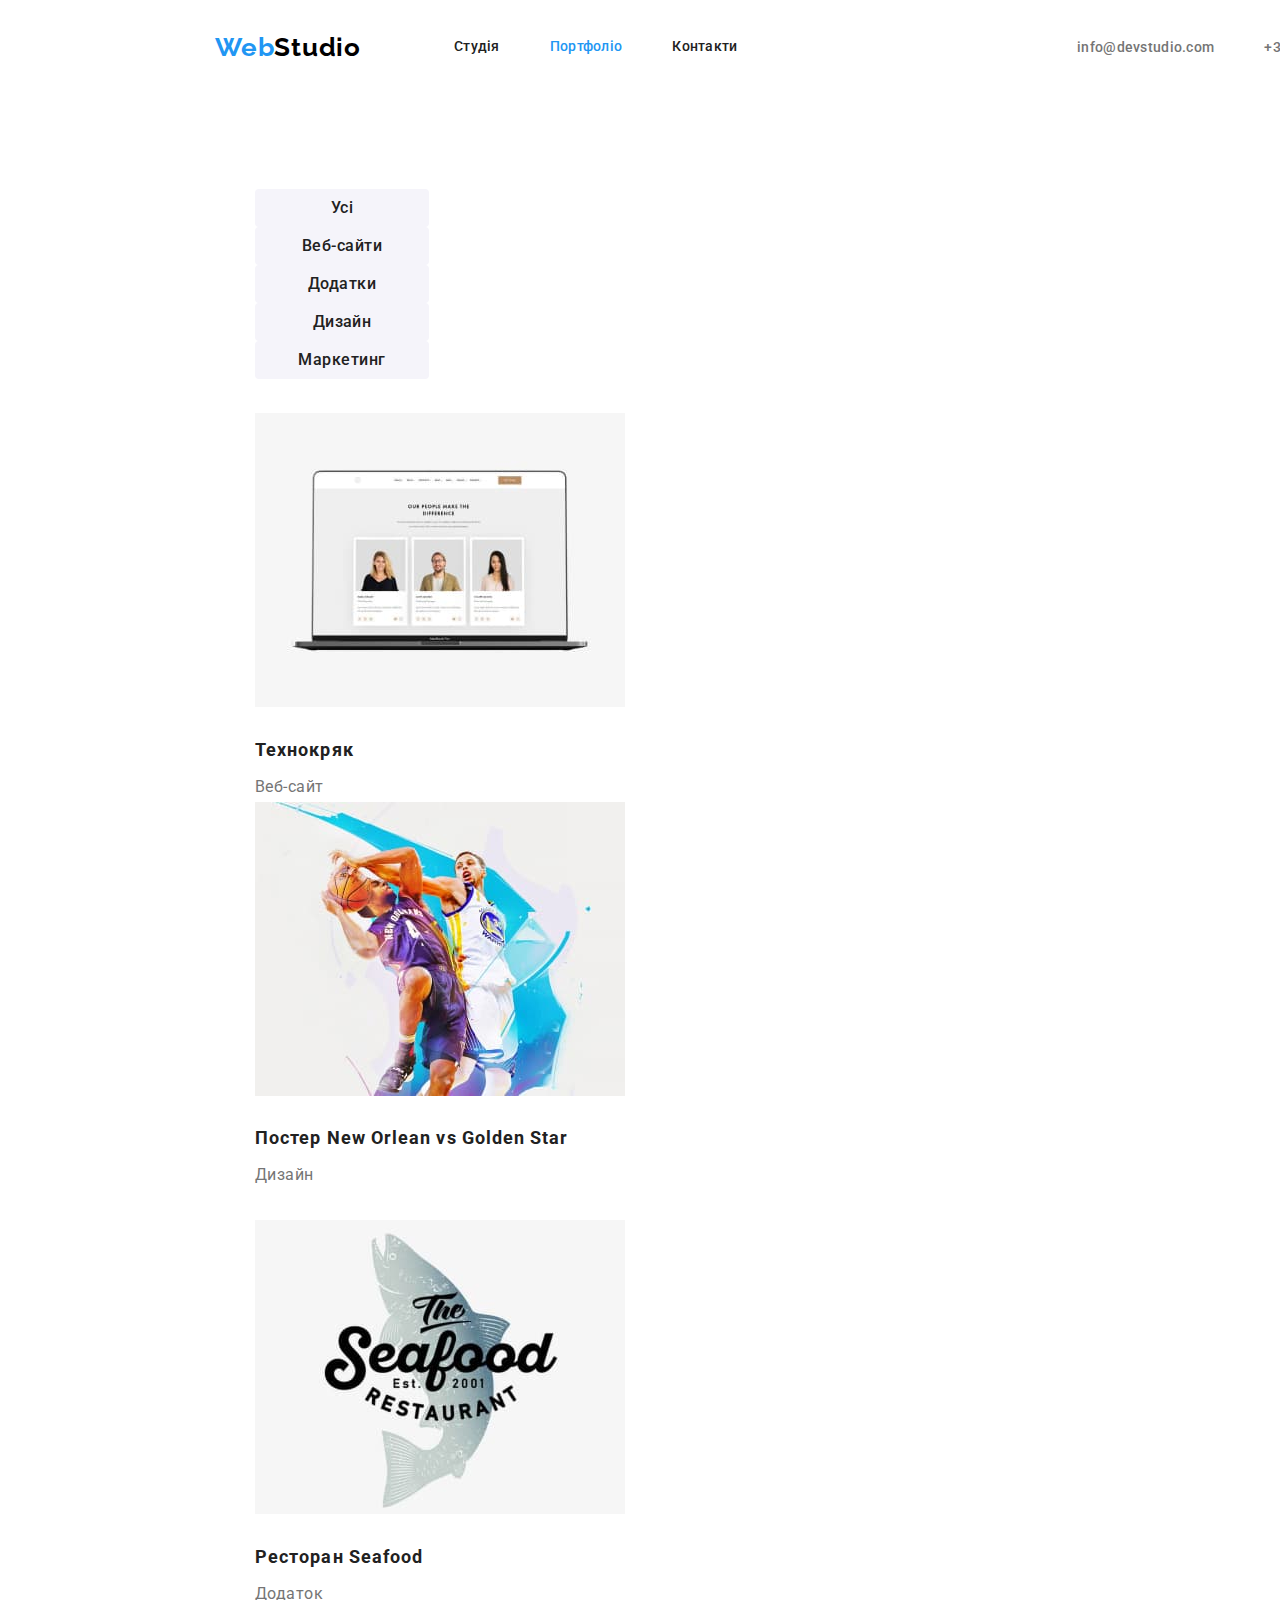
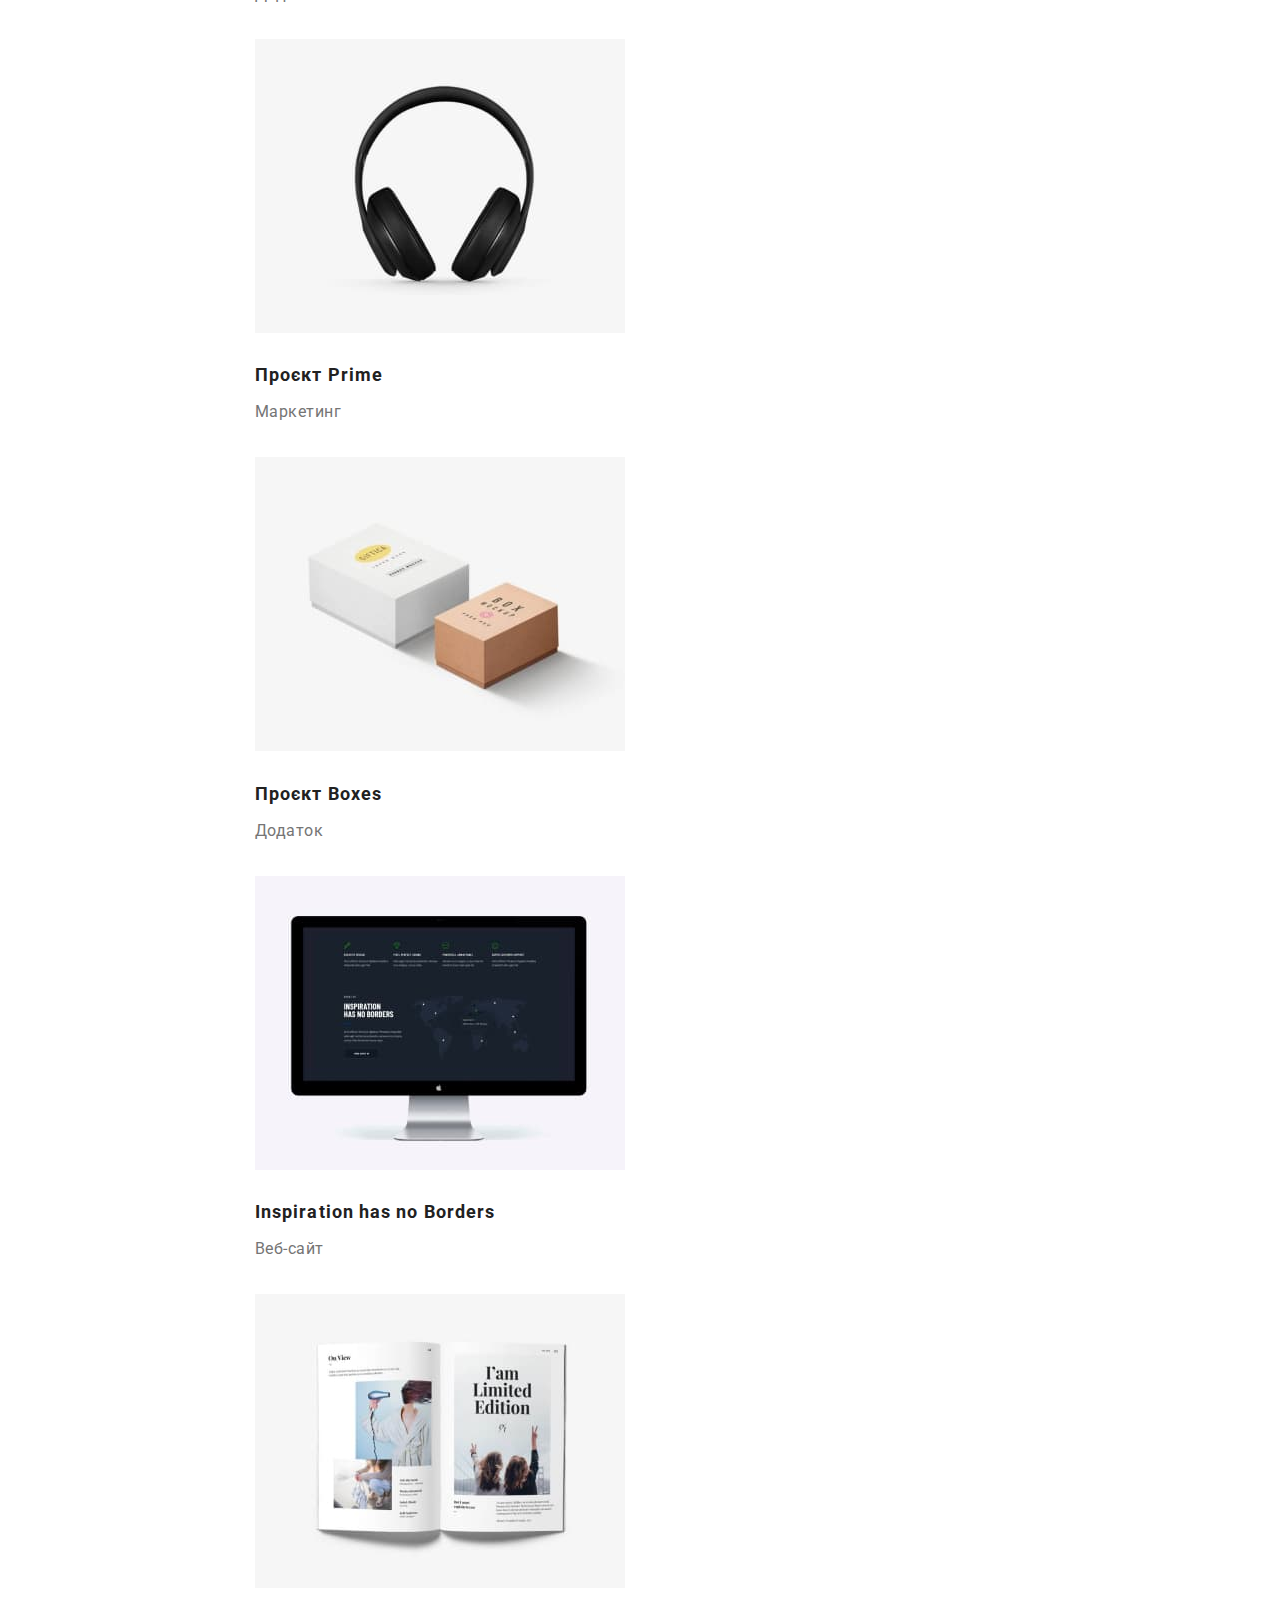
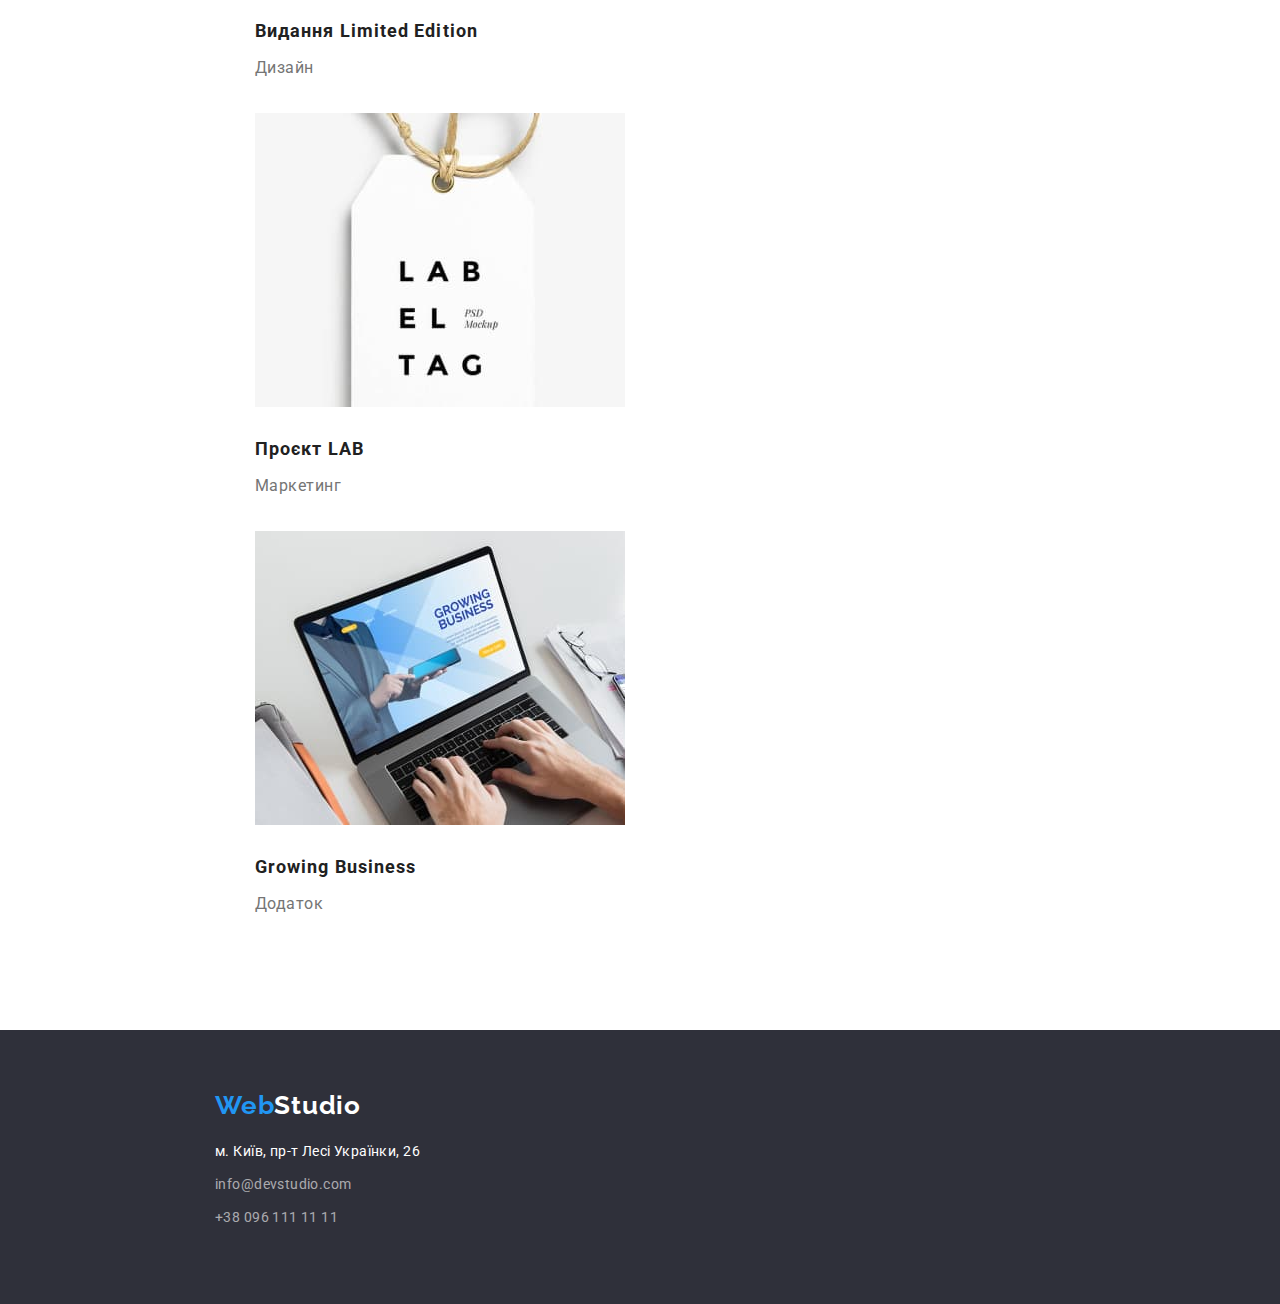
==== commit 5110867c: "Summary flexbox1" ====
--- a/portfolio.html
+++ b/portfolio.html
@@ -18,7 +18,7 @@
   <body>
     <!--Header nav + cont.-->
 
-     <header class="page-header">
+      <header class="page-header">
 
       <div class="container-header main-header">
 
@@ -145,14 +145,14 @@
 
     <!--Підвал-->
 
-     <footer>
+      <footer>
 
       <div class="container-footer">
         <a href="./index.html" class="logo-secondary"><span>Web</span>Studio</a>
 
       <address>
-        <ul>
-          <li>
+        <ul class="block-footer">
+          <li class="item">
             <a
               class="link-maps"
               href="https://goo.gl/maps/CPtrU1FHBa2aNyZL9"
@@ -161,11 +161,11 @@
               >м. Київ, пр-т Лесі Українки, 26</a
             >
           </li>
-          <li>
-            <a class="contact-nav-secondary" href="mailto:info@devstudio.com">info@devstudio.com</a>
+          <li class="item">
+            <a class="contact-nav-secondary mail" href="mailto:info@devstudio.com">info@devstudio.com</a>
           </li>
-          <li>
-            <a class="contact-nav-secondary" href="tell:+380961111111">+38 096 111 11 11</a>
+          <li class="item">
+            <a class="contact-nav-secondary tell" href="tell:+380961111111">+38 096 111 11 11</a>
           </li>
         </ul>
       </address>
--- a/css/styles.css
+++ b/css/styles.css
@@ -27,9 +27,9 @@
   --button-bg-active: #188CE8;
 }
 
-html {
+/* html {
   box-sizing: border-box;
-}
+} */
 *,
 *::before,
 *::after {
@@ -39,6 +39,8 @@
 body {
   color: var(--primary-text-color);
   background-color: var(--primary-bg-color);
+  align-content: center;
+  width: 1600px;
 
   font-family: 'Roboto', sans-serif;
   
@@ -74,25 +76,26 @@
 
 .container-header {
 
-  margin-left: auto;
-  margin-right: auto;
-  width: 1230px;
+  width: 1170px;
   margin-top: 0;
   margin-bottom: 0;
   padding-top: 0;
   padding-bottom: 0;
   padding-right: 15px;
   padding-left: 15px;
-}
-
-.container {
   margin-left: auto;
   margin-right: auto;
-  width: 1230px;
+}
+
+.container {
+
+  width: 1170px;
   padding-top: 94px;
   padding-bottom: 94px;
   padding-right: 15px;
   padding-left: 15px;
+  margin-left: auto;
+  margin-right: auto;
 }
 
 /* Header nav+cont. */
@@ -120,6 +123,8 @@
 .site-nav {
   display: flex;
   margin-left: 93px;
+  padding-left: 0;
+  padding-right: 0;
 
   margin-top: 0;
   margin-bottom: 0;
@@ -193,6 +198,7 @@
   background-color: var(--accent-bg-color);
   text-align: center;
   margin-bottom: 0;
+  width: 1600px;
 }
 
 .hero-title {
@@ -269,14 +275,13 @@
 
 /* Особливості (ЗАГОЛОВОК h2 прибрати в CSS) */
 
-/* .block-list */
-
 
 .features {
   width: 1600px;
 }
 .features-list {
   display: flex;
+  padding-inline-start: 0; 
 }
 
 .features-list .item + .item {
@@ -324,6 +329,8 @@
 
 .img-list {
   display: flex;
+  padding-left: 0;
+  padding-right: 0;
 
   padding-top: 0;
   padding-bottom: 0;
@@ -341,7 +348,7 @@
 .list-works {
   padding-top: 0;
   padding-bottom: 0;
-  width: 1230px;
+  width: 1600px;
   align-items: center;
 }
 
@@ -361,8 +368,23 @@
 
 /* наша команда */
 
+.team {
+  width: 1600px;
+  margin-inline-end: 0;
+
+}
+
 .team-list {
   display: flex;
+  padding-left: 0;
+  padding-right: 0;
+  margin-inline-end: 0;
+
+  padding-top: 0;
+  padding-bottom: 0;
+  margin-top: 0;
+  margin-bottom: 0;
+
 }
 
 .team-list .item{
@@ -376,8 +398,7 @@
 .team {
   background-color: var(--secondary-bg-color);
     padding-top: 0;
-  padding-bottom: 0;
-  width: 1600px;
+    padding-bottom: 0;
 }
 
 .team .title {
@@ -422,16 +443,26 @@
 
 footer {
   background-color: var(--accent-bg-color);
+  width: 1600px;
+
+}
+
+.block-footer .item {
+ 
+  
 }
 
 
 .container-footer {
-
   margin-left: auto;
   margin-right: auto;
-  width: 1230px;
+
+  width: 1170px;
   padding-top: 60px;
   padding-bottom: 60px;
+  padding-left: 15px;
+  padding-right: 15px;
+
 }
 
 .logo-secondary {
@@ -444,6 +475,10 @@
   line-height: 1.19;
   letter-spacing: 0.03em;
   text-decoration: none;
+
+  display: block;
+  margin-bottom: 20px;
+
 }
 
 
@@ -463,6 +498,7 @@
 .link-maps {
   color: var(--base-white-color);
   text-decoration: none;
+
 }
 
 .contact-nav-secondary {
@@ -478,7 +514,26 @@
 .link-maps:hover,
 .link-maps:focus {
   color: var(--accent-text-color);
-}
+  
+}
+
+.block-footer {
+ padding-left: 0;
+ padding-right: 0;
+}
+
+.item .link-maps {
+display: block;
+margin-bottom: 9px;
+}
+.item .mail {
+display: block;
+margin-bottom: 9px;
+}
+.item .tell {
+display: block;
+}
+
 
 /* Портфолио */
 
@@ -534,3 +589,21 @@
 .link-filter {
     text-decoration: none;
 }
+
+/* .main-header {
+  display: flex;
+  align-items: center;
+  align-content: center;
+  
+}
+
+.container-header {
+
+  width: 1170px;
+  margin-top: 0;
+  margin-bottom: 0;
+  padding-top: 0;
+  padding-bottom: 0;
+  padding-right: 15px;
+  padding-left: 15px; */
+
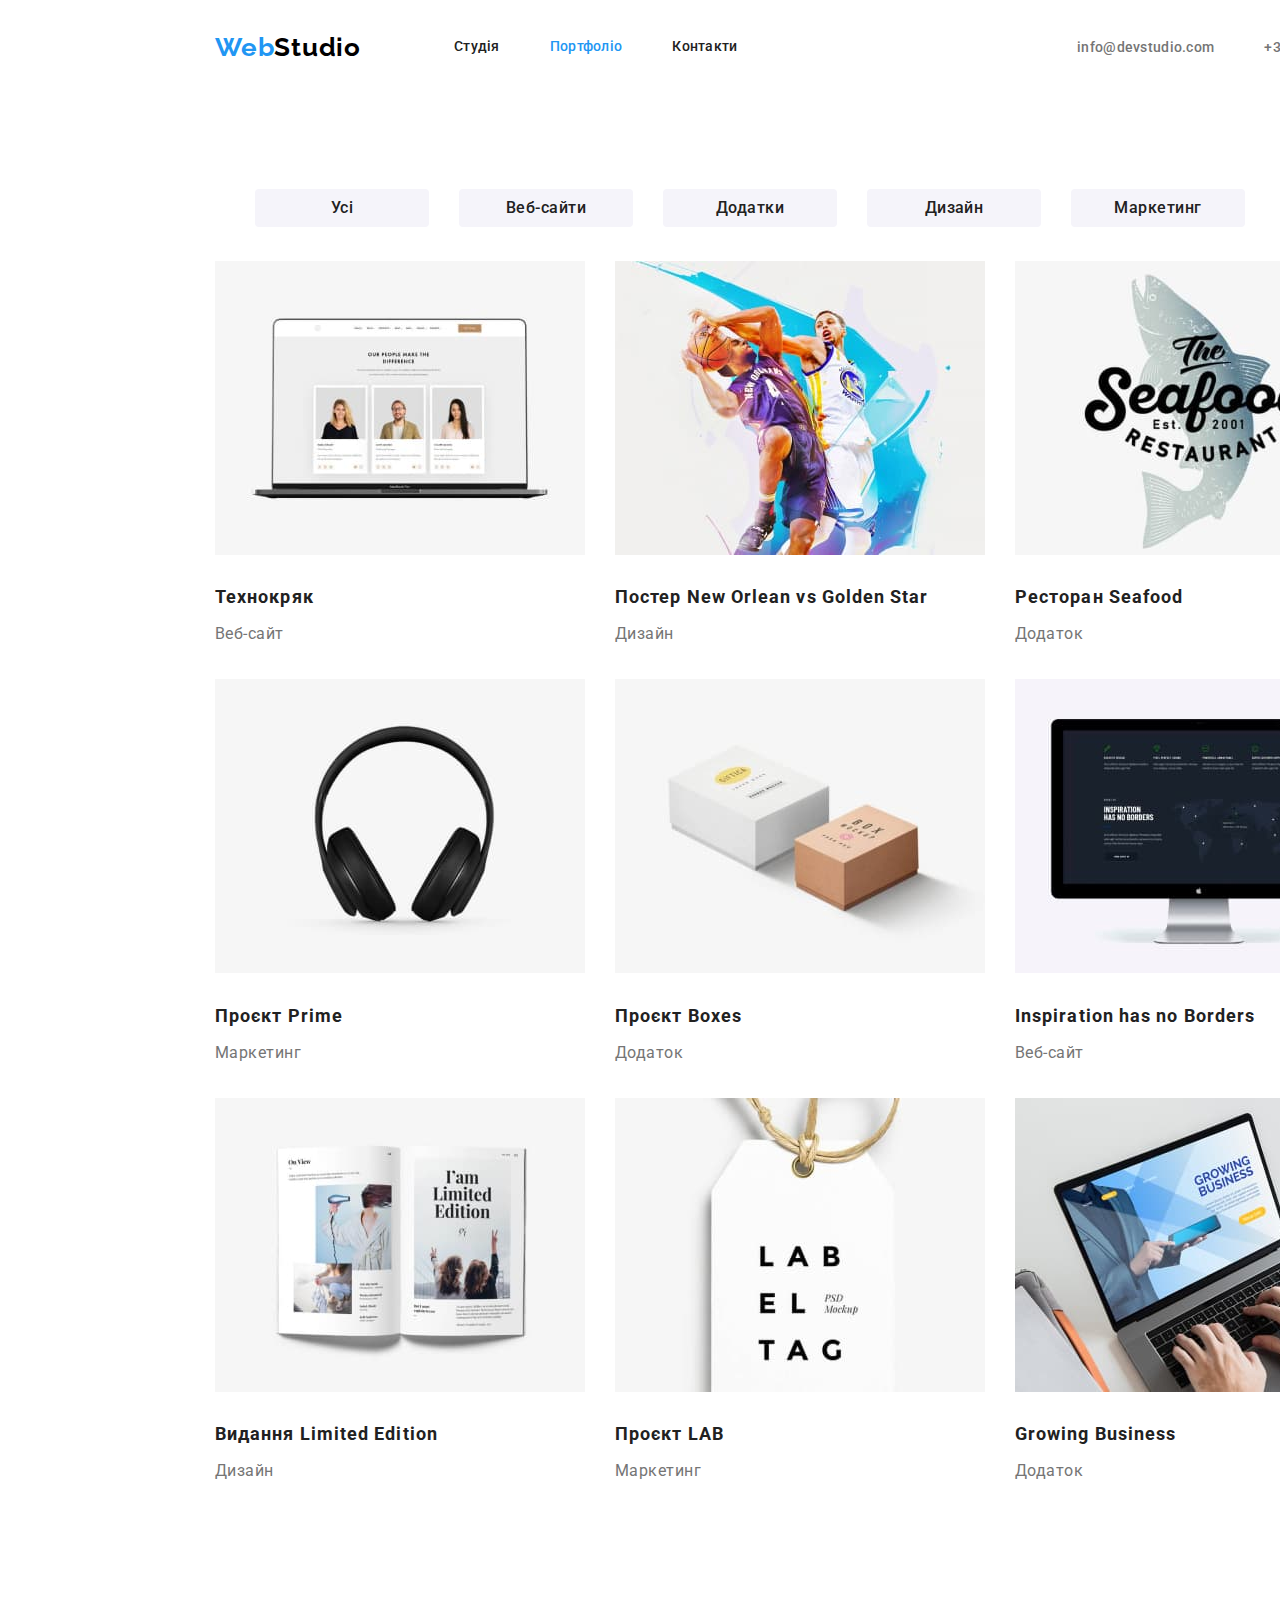
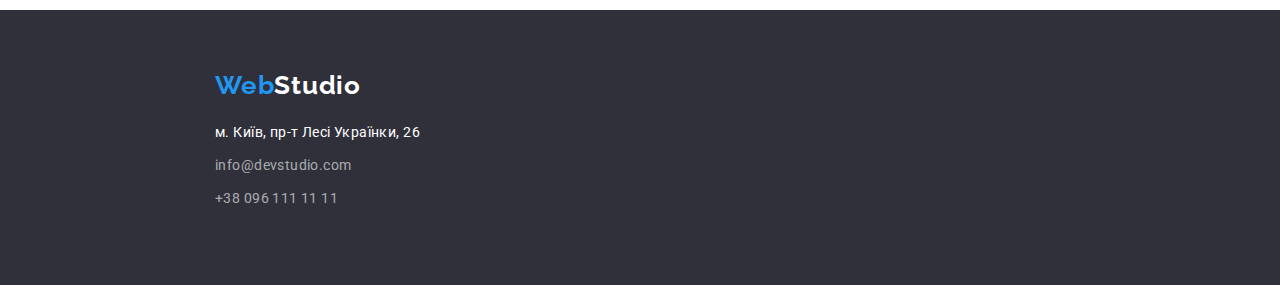
==== commit 55caef45: "Summary box portfolio" ====
--- a/portfolio.html
+++ b/portfolio.html
@@ -58,23 +58,23 @@
         <h1 class="visually-hidden">Портфоліо</h1>
 
         <ul class="list-button">
-          <li><button type="button" class="button-secondary">Усі</button></li>
-          <li>
+          <li class="item"><button type="button" class="button-secondary">Усі</button></li>
+          <li class="item">
             <button type="button" class="button-secondary">Веб-сайти</button>
           </li>
-          <li>
+          <li class="item">
             <button type="button" class="button-secondary">Додатки</button>
           </li>
-          <li>
+          <li class="item">
             <button type="button" class="button-secondary">Дизайн</button>
           </li>
-          <li>
+          <li class="item">
             <button type="button" class="button-secondary">Маркетинг</button>
           </li>
         </ul>
 
         <ul class="list-filter">
-          <li class="listchoice">
+          <li class="list-choice">
             <a class="link-filter" href="">
               <img class="foto-filter" src="./images/tehno.jpg" width="370" alt="веб-сайт" />
               <h2 class="title">Технокряк</h2>
@@ -130,7 +130,7 @@
               <p class="text">Маркетинг</p></a
             >
           </li>
-          <li>
+          <li class="list-choice">
             <a class="link-filter" href=""
               ><img class="foto-filter" src="./images/growing.jpg" width="370" alt="ноутбук" />
               <h2 class="title">Growing Business</h2>
--- a/css/styles.css
+++ b/css/styles.css
@@ -535,7 +535,7 @@
 }
 
 
-/* Портфолио */
+/* Портфолио сторінка друга */
 
 
 .page-header-portfolio{
@@ -546,12 +546,26 @@
 }
 
 .list-button {
+  display: flex;
+
   margin-top: 0;
   margin-bottom: 34px;
 }
 
+.list-button .item + .item {
+  margin-left: 30px;
+}
+
 .list-filter {
-}
+  display: flex;
+  flex-wrap: wrap;
+  padding-right: 0;
+  padding-left: 0;
+  margin-top: 0;
+  margin-bottom: 0;
+}
+
+
 .link-filter,
 .title,
 .text {
@@ -559,9 +573,21 @@
   margin-bottom: 0;
 }
 
-.list-choice {
+/* .list-choice {
   margin-bottom: 30px;
-}
+  margin-right: 30px;
+} */
+
+.list-choice{
+  width: 370px;
+  margin-right: 30px;
+  margin-bottom: 30px;
+}
+
+.list-choice:nth-child(3n) {
+  margin-right: 0;
+}
+
 .foto-filter {
   margin-bottom: 20px;
 }
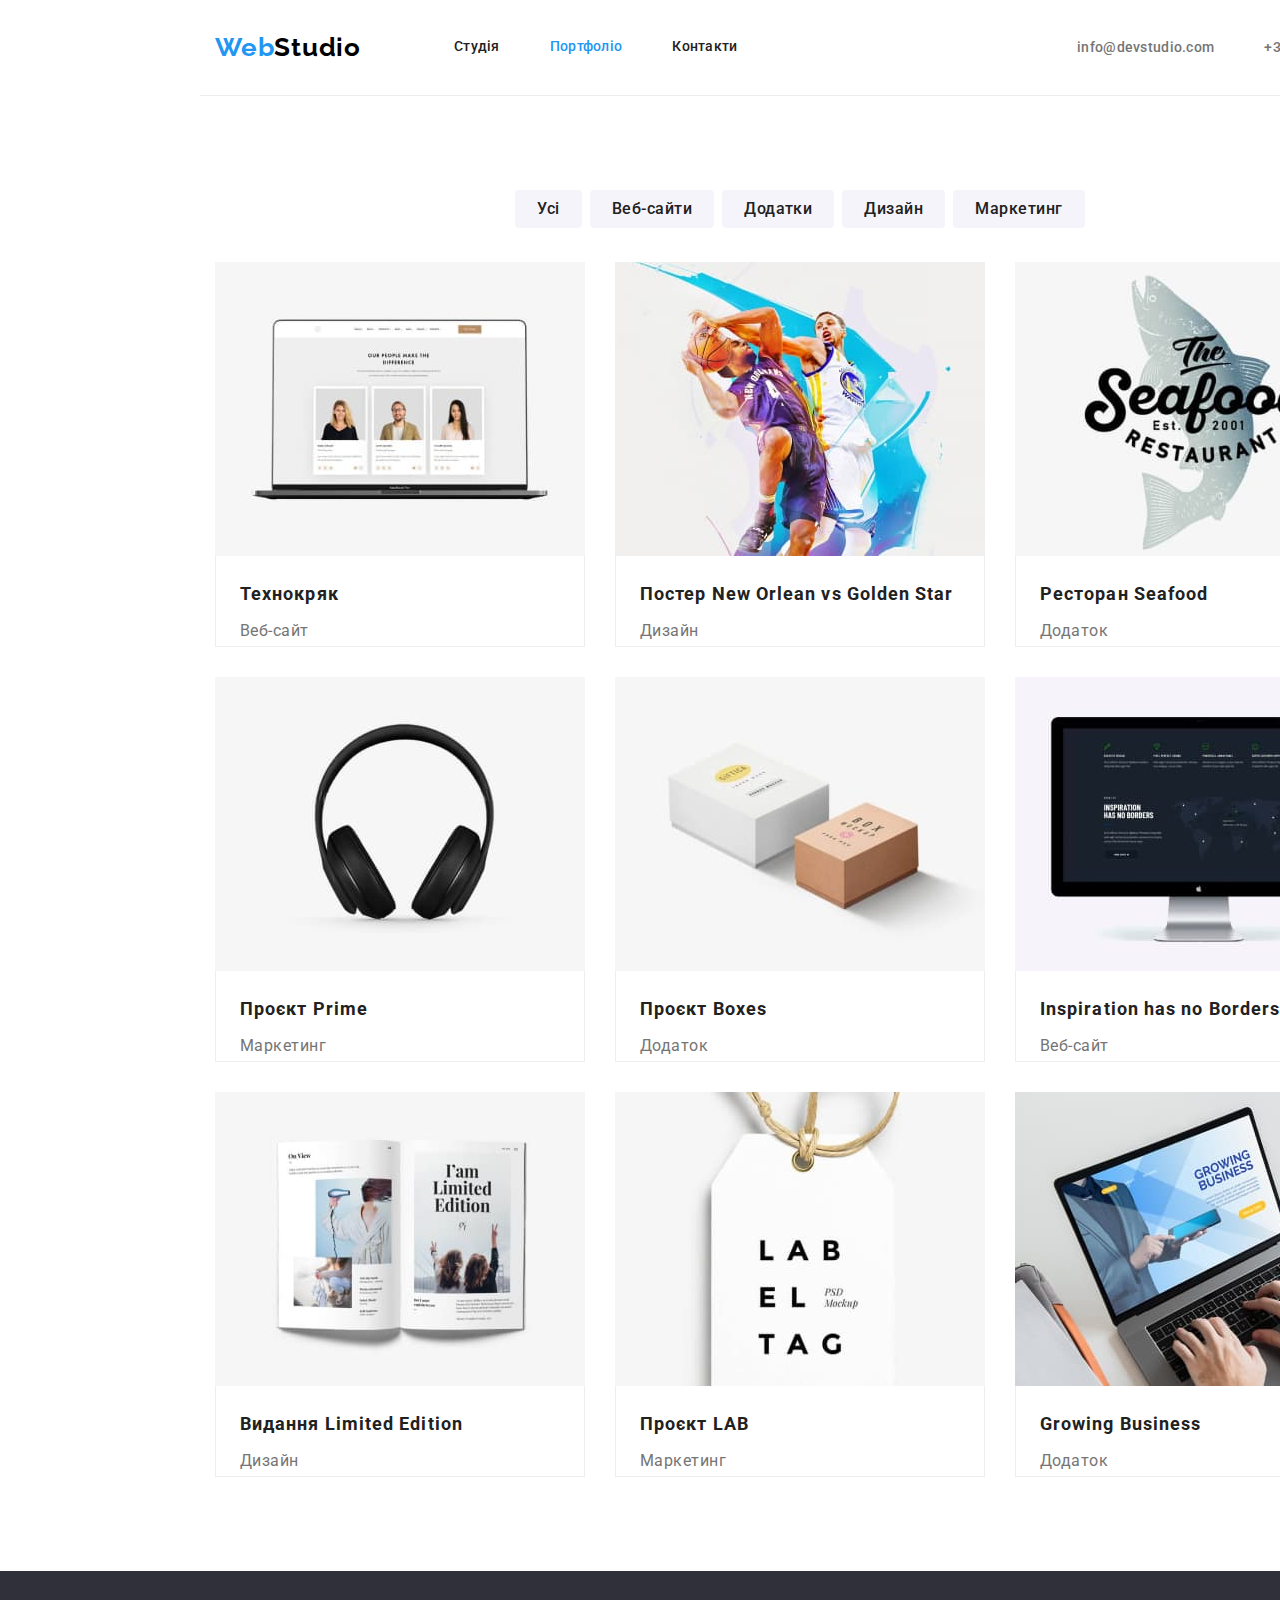
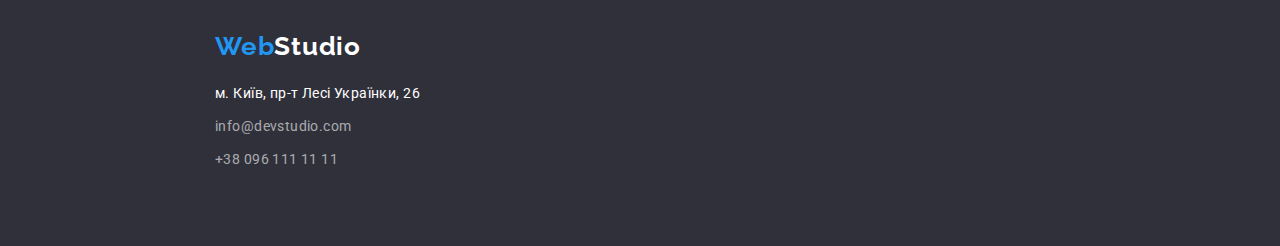
==== commit 013e6ee6: "Summary mod3.web6 Finish" ====
--- a/portfolio.html
+++ b/portfolio.html
@@ -77,66 +77,76 @@
           <li class="list-choice">
             <a class="link-filter" href="">
               <img class="foto-filter" src="./images/tehno.jpg" width="370" alt="веб-сайт" />
-              <h2 class="title">Технокряк</h2>
-              <p class="text">Веб-сайт</p></a
-            >
+              <div class="box">  
+                <h2 class="title">Технокряк</h2>
+                <p class="text">Веб-сайт</p></a
+            ></div>
+            
           </li>
           <li class="list-choice">
             <a class="link-filter" href=""
               ><img class="foto-filter"src="./images/orlean.jpg" width="370" alt="баскетбол" />
-              <h2 class="title">Постер New Orlean vs Golden Star</h2>
+              <div class="box">  <h2 class="title">Постер New Orlean vs Golden Star</h2>
               <p class="text">Дизайн</p></a
-            >
+            ></div>
+            
           </li>
           <li class="list-choice">
             <a class="link-filter" href=""
               ><img class="foto-filter" src="./images/seafood.jpg" width="370" alt="назва ресторану" />
-              <h2 class="title">Ресторан Seafood</h2>
+              <div class="box">   <h2 class="title">Ресторан Seafood</h2>
               <p class="text">Додаток</p></a
-            >
+            ></div>
+           
           </li>
           <li class="list-choice">
             <a class="link-filter" href=""
               ><img class="foto-filter" src="./images/prime.jpg" width="370" alt="навушники" />
-              <h2 class="title">Проєкт Prime</h2>
+             <div class="box">  <h2 class="title">Проєкт Prime</h2>
               <p class="text">Маркетинг</p></a
-            >
+            ></div>
+            
           </li>
           <li class="list-choice">
             <a class="link-filter" href=""
               ><img class="foto-filter" src="./images/boxes.jpg" width="370" alt="бокси" />
-              <h2 class="title">Проєкт Boxes</h2>
+             <div class="box"> <h2 class="title">Проєкт Boxes</h2>
               <p class="text">Додаток</p></a
-            >
+            ></div>
+             
           </li>
           <li class="list-choice">
             <a class="link-filter" href=""
               ><img class="foto-filter" src="./images/inspiration.jpg" width="370" alt="монітор" />
-              <h2 class="title">Inspiration has no Borders</h2>
+             <div class="box"> <h2 class="title">Inspiration has no Borders</h2>
               <p class="text">Веб-сайт</p></a
-            >
+            ></div>
+             
           </li>
           <li class="list-choice">
             <a class="link-filter" href=""
               ><img class="foto-filter" src="./images/edition.jpg" width="370" alt="книга" />
-              <h2 class="title">Видання Limited Edition</h2>
+              <div class="box">  <h2 class="title">Видання Limited Edition</h2>
               <p class="text">Дизайн</p></a
-            >
+            ></div>
+            
           </li>
           <li class="list-choice">
             <a class="link-filter" href=""
               ><img class="foto-filter" src="./images/lab.jpg" width="370" alt="лейбл" />
-              <h2 class="title">Проєкт LAB</h2>
+              <div class="box"><h2 class="title">Проєкт LAB</h2>
               <p class="text">Маркетинг</p></a
-            >
+            ></div>
+              
           </li>
           <li class="list-choice">
             <a class="link-filter" href=""
               ><img class="foto-filter" src="./images/growing.jpg" width="370" alt="ноутбук" />
-              <h2 class="title">Growing Business</h2>
+             <div class="box"><h2 class="title">Growing Business</h2>
               <p class="text">Додаток</p></a
-            >
-          </li>
+            ></div>
+              
+          </li>      
         </ul>
         </div>
        
--- a/css/styles.css
+++ b/css/styles.css
@@ -71,6 +71,10 @@
   display: flex;
   align-items: center;
   align-content: center;
+
+  border-bottom-width: 1px;
+  border-bottom-style: solid;
+  border-bottom-color: #ECECEC;
   
 }
 
@@ -256,7 +260,7 @@
 
   border-radius: 4px;
   padding: 6px 22px;
-  min-width: 130px;
+  max-width: 130px;
   border: none;
   
 
@@ -538,22 +542,29 @@
 /* Портфолио сторінка друга */
 
 
-.page-header-portfolio{
+.page-header{
   margin-top: 0;
   margin-bottom: 0;
   padding top: 0;
   padding bottom: 0;
-}
+
+}
+
+
 
 .list-button {
   display: flex;
+  justify-content: center;
 
   margin-top: 0;
   margin-bottom: 34px;
+  padding-right: 0;
+  padding-left: 0;
+  
 }
 
 .list-button .item + .item {
-  margin-left: 30px;
+  margin-left: 8px;
 }
 
 .list-filter {
@@ -573,23 +584,45 @@
   margin-bottom: 0;
 }
 
-/* .list-choice {
-  margin-bottom: 30px;
-  margin-right: 30px;
-} */
+
 
 .list-choice{
   width: 370px;
   margin-right: 30px;
   margin-bottom: 30px;
-}
+
+  /* border-width: 1px;
+  border-style: solid;
+  border-color: blue; */
+}
+
+.box {
+padding-left: 24px;
+display: block;
+ border-right-width: 1px;
+  border-right-style: solid;
+  border-right-color: #EEEEEE;
+
+  /* Встановить стилі нижньої рамки */
+  border-bottom-width: 1px;
+  border-bottom-style:  solid;
+  border-bottom-color: #EEEEEE;
+
+  /* Встановить стилі лівої рамки */
+  border-left-width: 1px;
+  border-left-style:  solid;
+  border-left-color: #EEEEEE;
+}
+
+/* #EEEEEE  РАМКА*/ 
 
 .list-choice:nth-child(3n) {
   margin-right: 0;
-}
-
-.foto-filter {
-  margin-bottom: 20px;
+   
+}
+
+.list-choice:nth-last-child(-n+3) {
+  margin-bottom: 0;
 }
 
 
@@ -602,6 +635,7 @@
   letter-spacing: 0.06em;
 
   margin-bottom: 4px;
+  padding-top: 20px;
 }
 
 .list-filter .text {
@@ -614,22 +648,11 @@
 
 .link-filter {
     text-decoration: none;
-}
-
-/* .main-header {
-  display: flex;
-  align-items: center;
-  align-content: center;
-  
-}
-
-.container-header {
-
-  width: 1170px;
-  margin-top: 0;
-  margin-bottom: 0;
-  padding-top: 0;
-  padding-bottom: 0;
-  padding-right: 15px;
-  padding-left: 15px; */
-
+
+}
+
+.link-filter img {
+  display: block;
+}
+
+
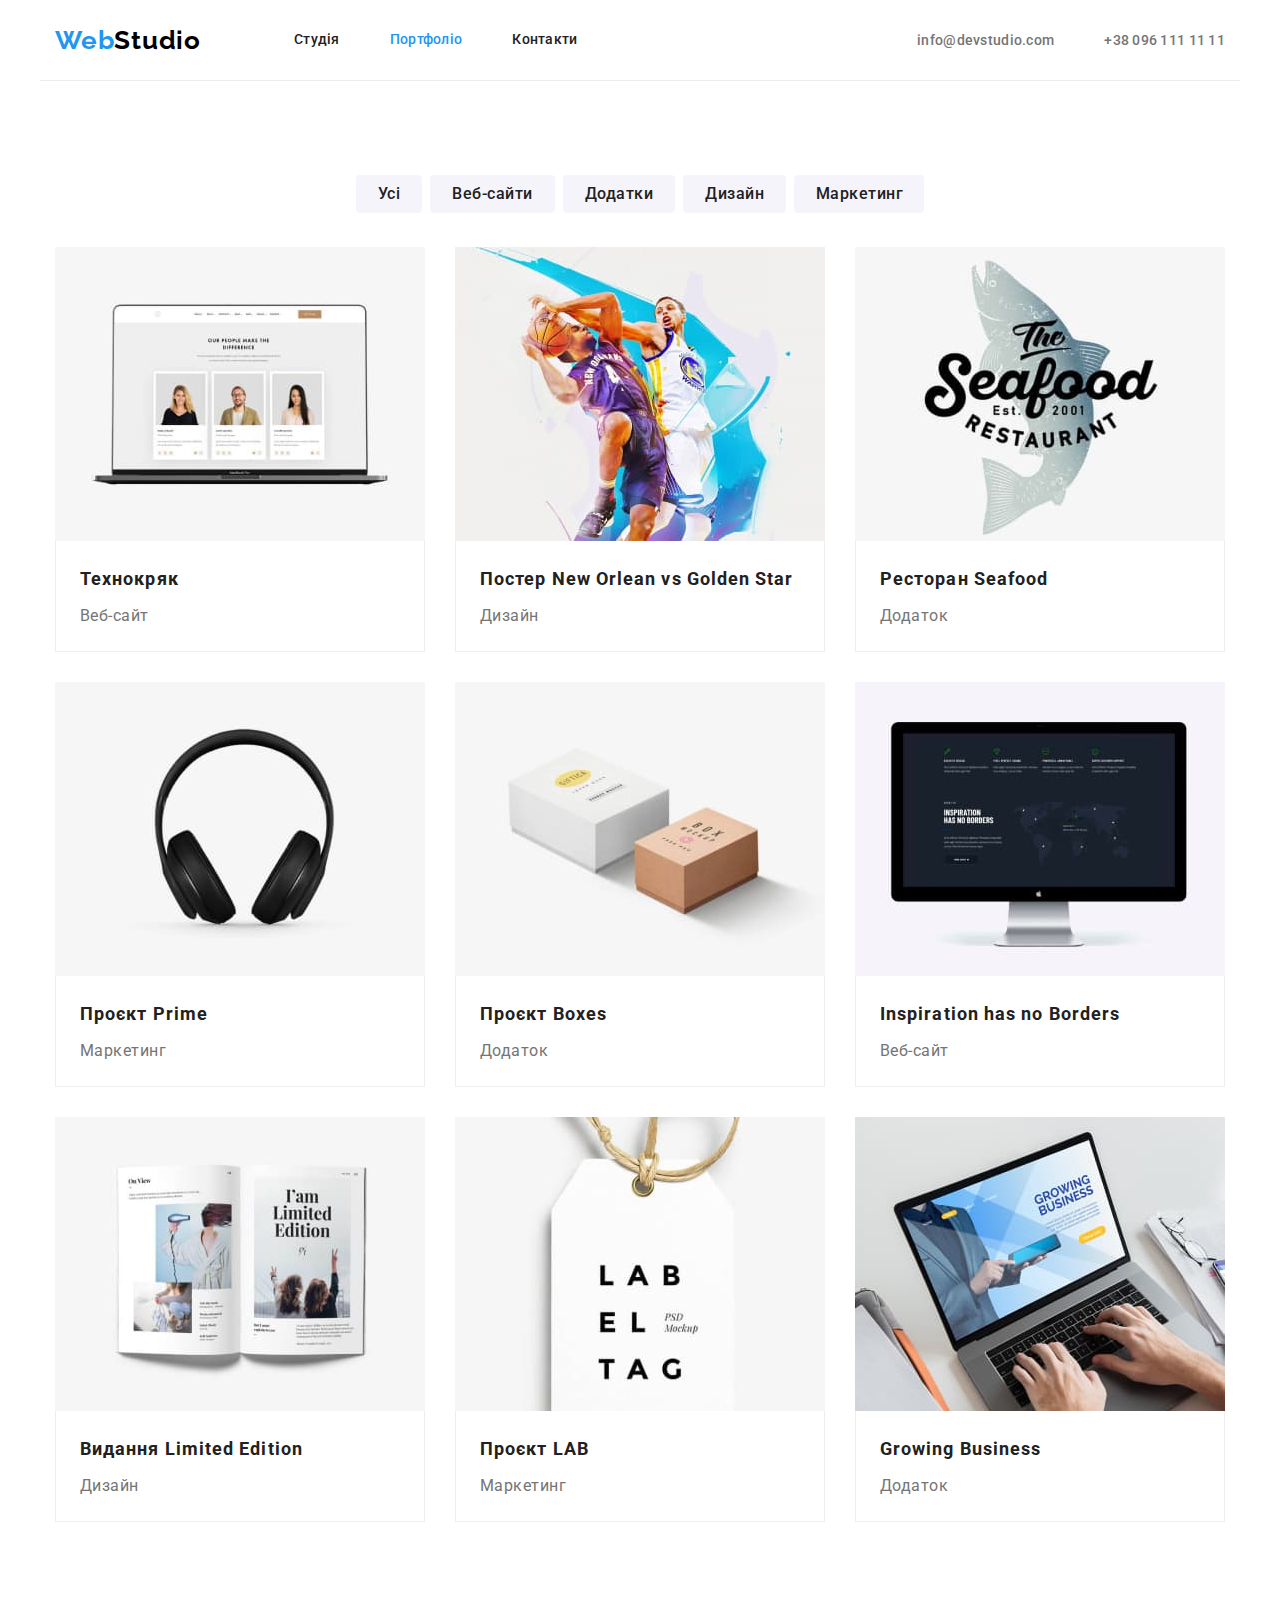
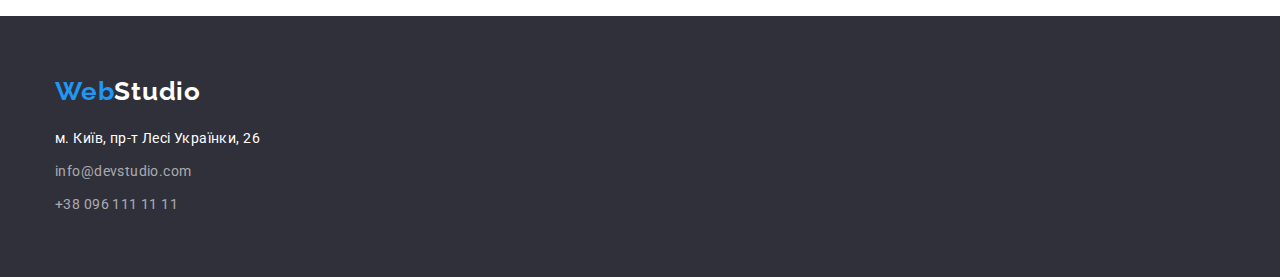
==== commit f5b050e3: "Summary mod3.web6 Finish" ====
--- a/portfolio.html
+++ b/portfolio.html
@@ -18,40 +18,37 @@
   <body>
     <!--Header nav + cont.-->
 
-      <header class="page-header">
+       <header class="page-header">
+      <div class="container main-header">
+        <a href="./index.html" class="logo"><span>Web</span>Studio</a>
+        <nav>
+          <ul class="site-nav">
+            <li class="item">
+              <a href="./index.html" class="link">Студія</a>
+            </li>
+            <li class="item">
+              <a href="./portfolio.html" class="link-current">Портфоліо</a>
+            </li>
+            <li class="item">
+              <a href="" class="link">Контакти</a>
+            </li>
+          </ul>
+        </nav>
 
-      <div class="container-header main-header">
-
-         <a href="./index.html" class="logo"><span>Web</span>Studio</a>
-        <nav>
-        <ul class="site-nav">
-
+        <ul class="contact-nav">
           <li class="item">
-            <a href="./index.html" class="link">Студія</a>
+            <a href="mailto:info@devstudio.com">info@devstudio.com</a>
           </li>
           <li class="item">
-            <a href="./portfolio.html" class="link-current">Портфоліо</a>
-          </li>
-          <li class="item">
-            <a href="" class="link">Контакти</a>
+            <a href="tell:+380961111111">+38 096 111 11 11</a>
           </li>
         </ul>
-      </nav>
-      
-      <ul class="contact-nav">
-        <li class="item">
-          <a href="mailto:info@devstudio.com">info@devstudio.com</a>
-        </li>
-        <li class="item">
-          <a href="tell:+380961111111">+38 096 111 11 11</a>
-        </li>
-      </ul>
       </div>
     </header>
 
     <!-- Main -->
     <main>
-      <section>
+      <section class="section">
 
         <div class="container">
            <!--Портфоліо (ЗАГОЛОВОК h1 прибрати в CSS)-->
@@ -155,32 +152,32 @@
 
     <!--Підвал-->
 
-      <footer>
-
-      <div class="container-footer">
+      <footer class="footer">
+      <div class="container">
         <a href="./index.html" class="logo-secondary"><span>Web</span>Studio</a>
 
-      <address>
-        <ul class="block-footer">
-          <li class="item">
-            <a
-              class="link-maps"
-              href="https://goo.gl/maps/CPtrU1FHBa2aNyZL9"
-              target="_blank"
-              rel="noopener noreferrer"
-              >м. Київ, пр-т Лесі Українки, 26</a
-            >
-          </li>
-          <li class="item">
-            <a class="contact-nav-secondary mail" href="mailto:info@devstudio.com">info@devstudio.com</a>
-          </li>
-          <li class="item">
-            <a class="contact-nav-secondary tell" href="tell:+380961111111">+38 096 111 11 11</a>
-          </li>
-        </ul>
-      </address>
+        <address>
+          <ul class="block-footer">
+            <li class="item">
+              <a
+                class="link-maps"
+                href="https://goo.gl/maps/CPtrU1FHBa2aNyZL9"
+                target="_blank"
+                rel="noopener noreferrer"
+                >м. Київ, пр-т Лесі Українки, 26</a
+              >
+            </li>
+            <li class="item">
+              <a class="contact-nav-secondary mail" href="mailto:info@devstudio.com"
+                >info@devstudio.com</a
+              >
+            </li>
+            <li class="item">
+              <a class="contact-nav-secondary tell" href="tell:+380961111111">+38 096 111 11 11</a>
+            </li>
+          </ul>
+        </address>
       </div>
-      
     </footer>
   </body>
 </html>
--- a/css/styles.css
+++ b/css/styles.css
@@ -27,9 +27,10 @@
   --button-bg-active: #188CE8;
 }
 
-/* html {
+html {
   box-sizing: border-box;
-} */
+}
+
 *,
 *::before,
 *::after {
@@ -39,30 +40,26 @@
 body {
   color: var(--primary-text-color);
   background-color: var(--primary-bg-color);
-  align-content: center;
-  width: 1600px;
-
   font-family: 'Roboto', sans-serif;
-  
 }
 
 ul {
   list-style: none;
 }
 
-/* Убираем заголовки на странице */
+/* Убираем заголовки на странице /////////////////////*/
 
 .visually-hidden {
   position: absolute;
-    white-space: nowrap;
-    width: 1px;
-    height: 1px;
-    overflow: hidden;
-    border: 0;
-    padding: 0;
-    clip: rect(0 0 0 0);
-    clip-path: inset(50%);
-    margin: -1px;
+  white-space: nowrap;
+  width: 1px;
+  height: 1px;
+  overflow: hidden;
+  border: 0;
+  padding: 0;
+  clip: rect(0 0 0 0);
+  clip-path: inset(50%);
+  margin: -1px;
 }
 
 /* Page Header */
@@ -75,14 +72,14 @@
   border-bottom-width: 1px;
   border-bottom-style: solid;
   border-bottom-color: #ECECEC;
-  
-}
-
-.container-header {
-
-  width: 1170px;
-  margin-top: 0;
-  margin-bottom: 0;
+}
+
+/* CONTAINER UNIVERSAL //////////////////////////////////*/
+
+.container {
+
+  width: 1200px;
+
   padding-top: 0;
   padding-bottom: 0;
   padding-right: 15px;
@@ -91,23 +88,18 @@
   margin-right: auto;
 }
 
-.container {
-
-  width: 1170px;
+/* SECTION UNIVERSAL ///////////////////////////*/
+
+.section {
   padding-top: 94px;
   padding-bottom: 94px;
-  padding-right: 15px;
-  padding-left: 15px;
-  margin-left: auto;
-  margin-right: auto;
-}
-
-/* Header nav+cont. */
+}
+
+
+/* Header nav+cont. ////////////////////////////////////*/
 
 .logo {
-     display: block;
-  padding-top: 32px;
-  padding-bottom: 32px;
+  display: block;
 
   color: var(--logo-black-color);
 
@@ -132,15 +124,13 @@
 
   margin-top: 0;
   margin-bottom: 0;
-  
-}
-
-
-.site-nav .item + .item {
+}
+
+.site-nav .item+.item {
   margin-left: 50px;
 }
 
-.site-nav .link, 
+.site-nav .link,
 .link-current {
   display: block;
   padding-top: 32px;
@@ -148,16 +138,19 @@
 }
 
 .contact-nav {
-   display: flex;
-   margin-left: auto;
-
-  margin-top: 0;
-  margin-bottom: 0;
-  
-}
-
-.contact-nav .item + .item {
+  display: flex;
+  margin-left: auto;
+  padding: 0;
+  margin: 0;
+  margin-left: auto;
+}
+
+.contact-nav .item+.item {
   margin-left: 50px;
+}
+
+.contact-nav .item {
+  margin: 0 auto;
 }
 
 .site-nav a {
@@ -168,7 +161,6 @@
   line-height: 1.14;
   letter-spacing: 0.02em;
   text-decoration: none;
-
 }
 
 .contact-nav a {
@@ -179,7 +171,6 @@
   line-height: 1.14;
   letter-spacing: 0.02em;
   text-decoration: none;
-
 }
 
 .site-nav .link:hover,
@@ -196,13 +187,12 @@
   color: var(--accent-text-color);
 }
 
-/* Герой банер с заголовком */
+/* Герой банер с заголовком ///////////////////////// */
 
 .hero {
   background-color: var(--accent-bg-color);
-  text-align: center;
-  margin-bottom: 0;
-  width: 1600px;
+  padding-top: 200px;
+  padding-bottom: 200px;
 }
 
 .hero-title {
@@ -219,10 +209,10 @@
   margin-bottom: 30px;
 }
 
-/* Button */
+/* Button ///////////////////////////////////////*/
 
 .button-primary {
-    cursor: pointer;
+  cursor: pointer;
 
   color: var(--base-white-color);
   background-color: var(--accent-secondary-bg-color);
@@ -238,15 +228,12 @@
 
   border-radius: 4px;
   padding: 10px 32px;
-  margin-left: auto;
-  margin-right: auto;
+  margin: 0 auto;
   border: none;
-
-
 }
 
 .button-secondary {
-    cursor: pointer;
+  cursor: pointer;
 
   color: var(--title-text-color);
   background: var(--secondary-bg-color);
@@ -262,8 +249,6 @@
   padding: 6px 22px;
   max-width: 130px;
   border: none;
-  
-
 }
 
 .button-primary:hover,
@@ -277,36 +262,33 @@
   background-color: var(--accent-secondary-bg-color);
 }
 
-/* Особливості (ЗАГОЛОВОК h2 прибрати в CSS) */
-
-
-.features {
-  width: 1600px;
-}
+
+
+/* Особливості (ЗАГОЛОВОК h2 прибрати в CSS) /////////////*/
+
 .features-list {
   display: flex;
-  padding-inline-start: 0; 
-}
-
-.features-list .item + .item {
+  padding-inline-start: 0;
+  margin: 0 auto;
+}
+
+.features-list .item+.item {
   margin-left: 30px;
 }
 
-.features-list .item {
-  width: 270px;
-}
-
 .block {
   margin-top: 0;
   margin-bottom: 0;
 }
 
-
+/* WHAT IS IT ??????????????????????????????????????????? */
 .title-portfolio {
   color: var(--title-text-color);
 }
 
-.features .title {
+
+
+.features-list .title {
   color: var(--title-text-color);
 
   font-weight: 700;
@@ -314,7 +296,9 @@
   line-height: 1.14;
   letter-spacing: 0.03em;
   text-transform: uppercase;
-
+  text-align: start;
+
+  padding: 0;
   margin-top: 0;
   margin-bottom: 10px;
 }
@@ -329,34 +313,37 @@
   margin-bottom: 0;
 }
 
-/* чим ми займаємось */
+/* чим ми займаємось /////////////////////////////////////*/
+
+.section.works {
+  padding-top: 0;
+}
 
 .img-list {
   display: flex;
-  padding-left: 0;
-  padding-right: 0;
-
-  padding-top: 0;
-  padding-bottom: 0;
+
+  padding: 0;
   margin-top: 0;
   margin-bottom: 0;
 }
-.img-list .item{
+
+.img-list .item {
   width: 370px;
 }
 
-.img-list .item + .item {
+.img-list .item+.item {
   margin-left: 30px;
 }
 
-.list-works {
+/* DELETE ??????????????? ????????????????????????????*/
+/* .list-works {
   padding-top: 0;
   padding-bottom: 0;
   width: 1600px;
   align-items: center;
-}
-
-.list-works .title {
+} */
+
+.works-title {
   color: var(--title-text-color);
 
   font-weight: 700;
@@ -367,45 +354,52 @@
 
   margin-top: 0;
   margin-bottom: 50px;
-  
-}
-
-/* наша команда */
-
-.team {
-  width: 1600px;
-  margin-inline-end: 0;
-
-}
+
+}
+
+/* наша команда //////////////////////////////////////////*/
 
 .team-list {
   display: flex;
-  padding-left: 0;
-  padding-right: 0;
-  margin-inline-end: 0;
-
-  padding-top: 0;
-  padding-bottom: 0;
-  margin-top: 0;
-  margin-bottom: 0;
-
-}
-
-.team-list .item{
-  width: 370px;
-}
-
-.team-list .item + .item {
+
+  margin: 0;
+  padding: 0;
+}
+
+.team-list .item {
+  background-color: var(--base-white-bg-color);
+}
+
+.team-list .item+.item {
   margin-left: 30px;
 }
 
 .team {
   background-color: var(--secondary-bg-color);
-    padding-top: 0;
-    padding-bottom: 0;
-}
-
-.team .title {
+}
+
+.team-description {
+
+  text-align: center;
+  padding-top: 30px;
+  padding-bottom: 30px;
+
+  border-right-width: 1px;
+  border-right-style: solid;
+  border-right-color: #EEEEEE;
+
+  border-bottom-width: 1px;
+  border-bottom-style: solid;
+  border-bottom-color: #EEEEEE;
+
+  border-left-width: 1px;
+  border-left-style: solid;
+  border-left-color: #EEEEEE;
+
+
+}
+
+.team-title {
   color: var(--title-text-color);
 
   font-weight: 700;
@@ -418,7 +412,7 @@
   margin-bottom: 50px;
 }
 
-.team .title-users {
+.users-title {
   color: var(--title-text-color);
 
   font-weight: 500;
@@ -428,7 +422,6 @@
 
   margin-top: 0;
   margin-bottom: 10px;
-
 }
 
 .team .text {
@@ -437,35 +430,17 @@
   line-height: 1.18;
   letter-spacing: 0.03em;
 }
+
 .foto-users {
-  margin-top: 0;
-  margin-bottom: 30px;
-}
-
-
-/* Подвал  */
-
-footer {
+  display: block;
+}
+
+/* Подвал  ///////////////////////////////////*/
+
+.footer {
   background-color: var(--accent-bg-color);
-  width: 1600px;
-
-}
-
-.block-footer .item {
- 
-  
-}
-
-
-.container-footer {
-  margin-left: auto;
-  margin-right: auto;
-
-  width: 1170px;
   padding-top: 60px;
   padding-bottom: 60px;
-  padding-left: 15px;
-  padding-right: 15px;
 
 }
 
@@ -497,7 +472,7 @@
   line-height: 1.71;
   letter-spacing: 0.03em;
 }
- 
+
 
 .link-maps {
   color: var(--base-white-color);
@@ -510,45 +485,31 @@
   text-decoration: none;
 }
 
-.contact-nav-secondary:hover,
-.contact-nav-secondary:focus {
+.block-footer .item :hover,
+.block-footer .item :focus {
   color: var(--accent-text-color);
 }
 
 .link-maps:hover,
 .link-maps:focus {
   color: var(--accent-text-color);
-  
+
 }
 
 .block-footer {
- padding-left: 0;
- padding-right: 0;
-}
-
-.item .link-maps {
-display: block;
-margin-bottom: 9px;
-}
-.item .mail {
-display: block;
-margin-bottom: 9px;
-}
-.item .tell {
-display: block;
-}
-
-
-/* Портфолио сторінка друга */
-
-
-.page-header{
-  margin-top: 0;
-  margin-bottom: 0;
-  padding top: 0;
-  padding bottom: 0;
-
-}
+  display: block;
+
+  padding-left: 0;
+  padding-right: 0;
+  margin: 0;
+}
+
+.block-footer .item:nth-child(-n + 2) {
+  margin-bottom: 9px;
+}
+
+
+/* Портфолио сторінка друга 000000000000000000000000*/
 
 
 
@@ -558,22 +519,18 @@
 
   margin-top: 0;
   margin-bottom: 34px;
-  padding-right: 0;
-  padding-left: 0;
-  
-}
-
-.list-button .item + .item {
+  padding: 0;
+}
+
+.list-button .item+.item {
   margin-left: 8px;
 }
 
 .list-filter {
   display: flex;
   flex-wrap: wrap;
-  padding-right: 0;
-  padding-left: 0;
-  margin-top: 0;
-  margin-bottom: 0;
+  padding: 0;
+  margin: 0;
 }
 
 
@@ -584,41 +541,35 @@
   margin-bottom: 0;
 }
 
-
-
-.list-choice{
+.list-choice {
   width: 370px;
   margin-right: 30px;
   margin-bottom: 30px;
 
-  /* border-width: 1px;
-  border-style: solid;
-  border-color: blue; */
 }
 
 .box {
-padding-left: 24px;
-display: block;
- border-right-width: 1px;
+
+  padding: 20px 24px;
+  display: block;
+
+  border-right-width: 1px;
   border-right-style: solid;
   border-right-color: #EEEEEE;
 
-  /* Встановить стилі нижньої рамки */
   border-bottom-width: 1px;
-  border-bottom-style:  solid;
+  border-bottom-style: solid;
   border-bottom-color: #EEEEEE;
 
-  /* Встановить стилі лівої рамки */
   border-left-width: 1px;
-  border-left-style:  solid;
+  border-left-style: solid;
   border-left-color: #EEEEEE;
 }
 
-/* #EEEEEE  РАМКА*/ 
 
 .list-choice:nth-child(3n) {
   margin-right: 0;
-   
+
 }
 
 .list-choice:nth-last-child(-n+3) {
@@ -635,7 +586,7 @@
   letter-spacing: 0.06em;
 
   margin-bottom: 4px;
-  padding-top: 20px;
+  padding: 0;
 }
 
 .list-filter .text {
@@ -647,12 +598,10 @@
 }
 
 .link-filter {
-    text-decoration: none;
+  text-decoration: none;
 
 }
 
 .link-filter img {
   display: block;
-}
-
-
+}